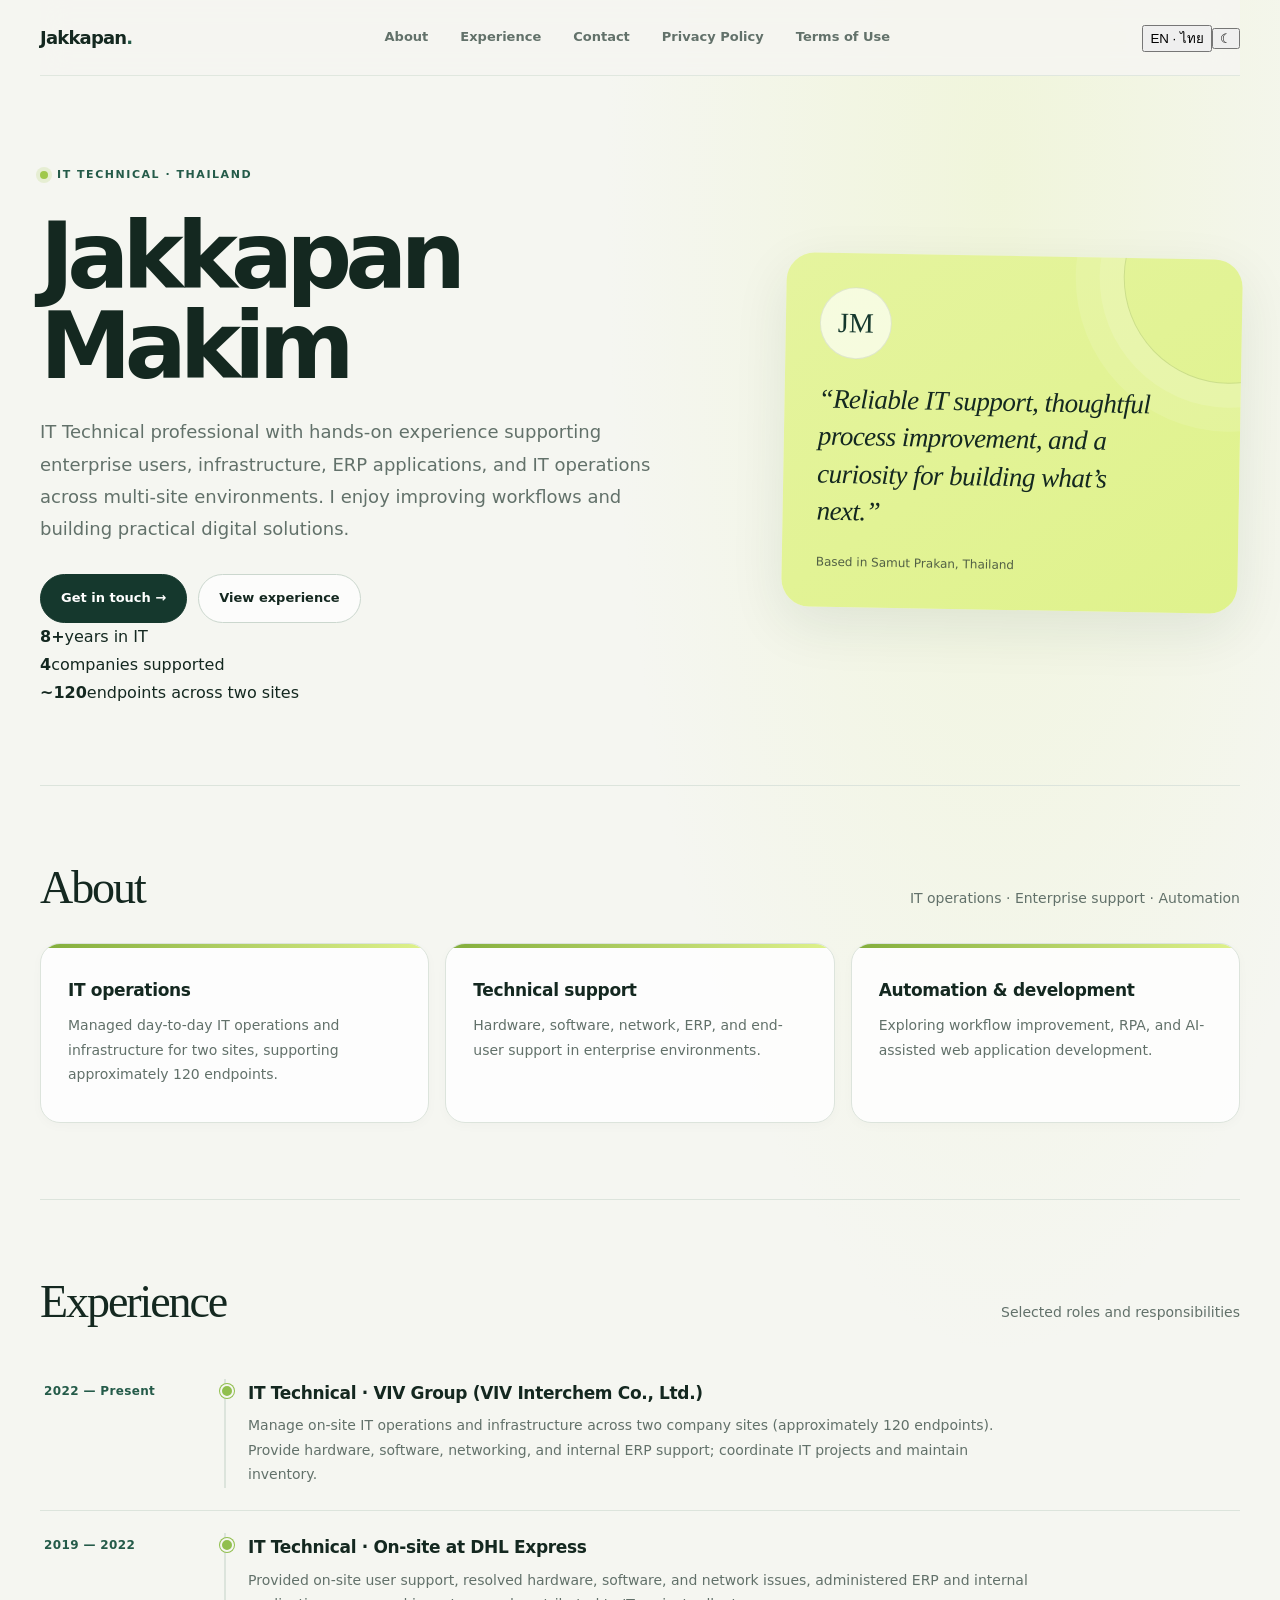
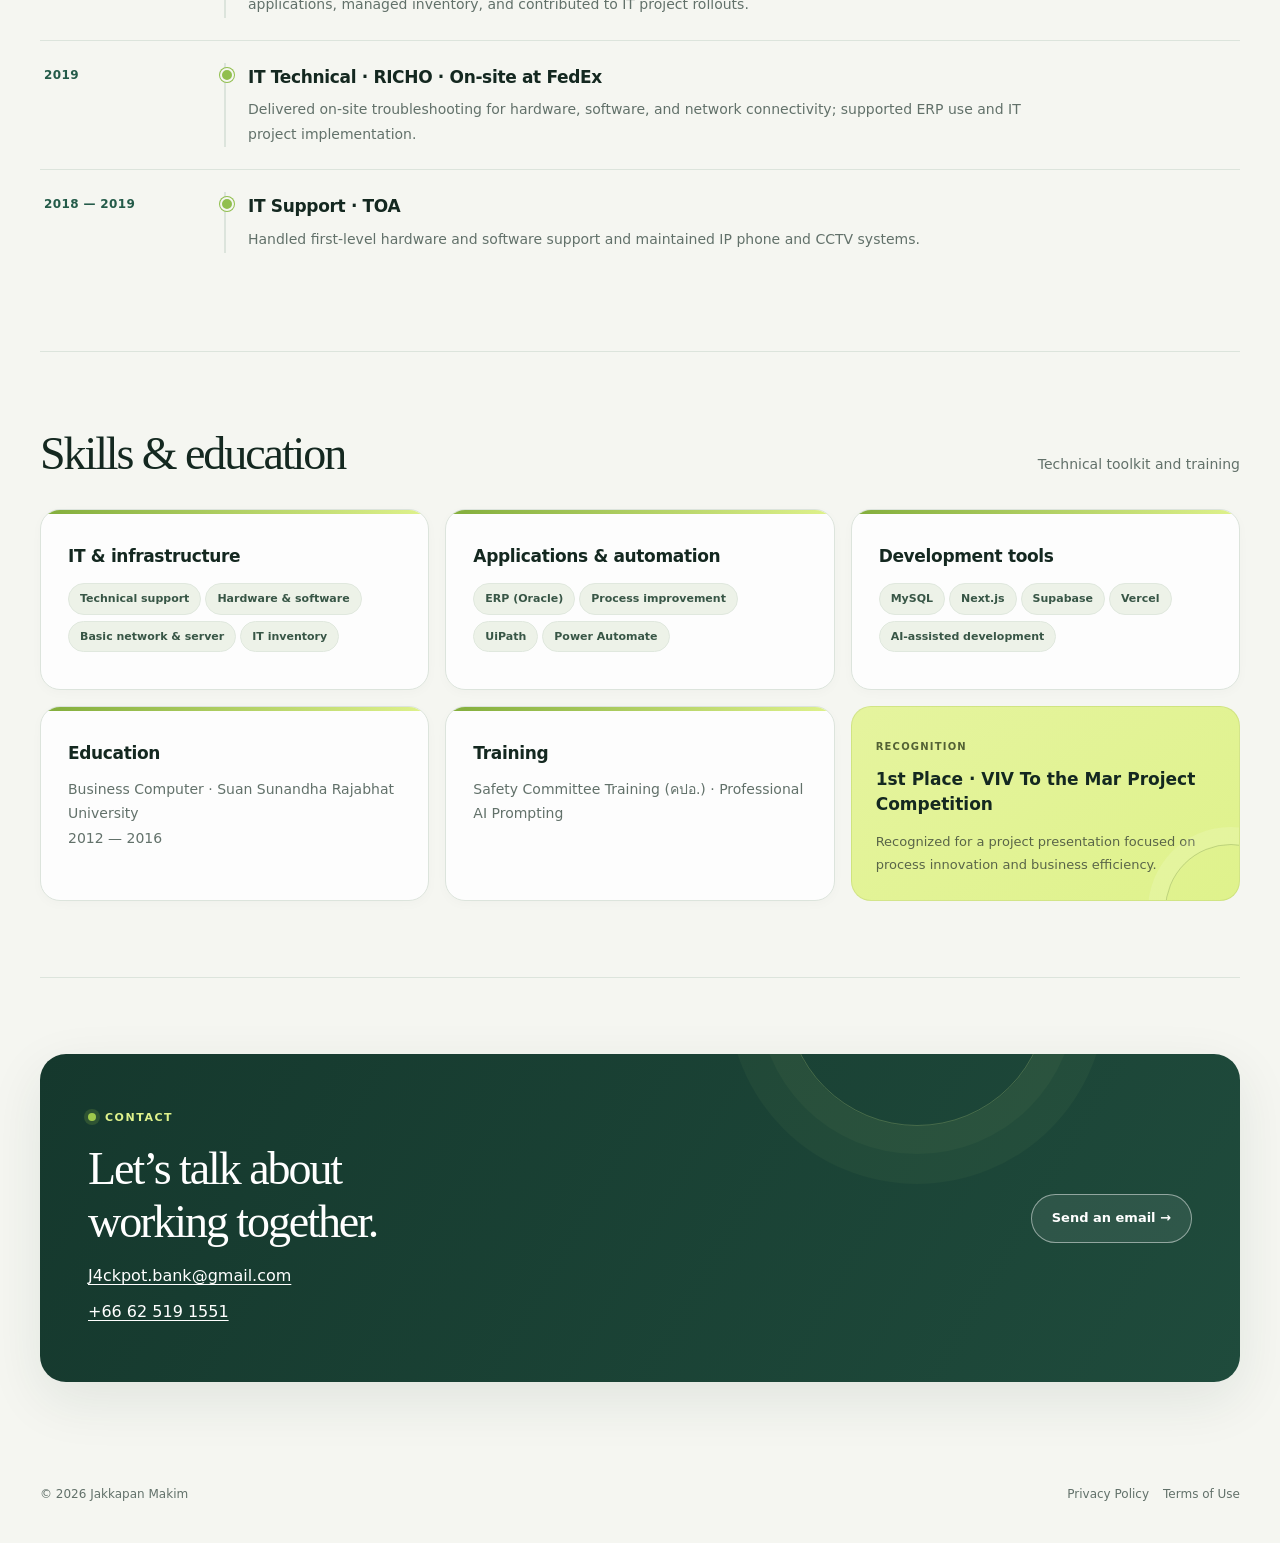
==== index.html @ a3452f35 "Add files via upload" ====
<!doctype html>
<html lang="th"><head><meta charset="utf-8"><meta name="viewport" content="width=device-width,initial-scale=1"><meta name="description" content="Jakkapan Makim — IT Technical portfolio and professional profile"><meta name="theme-color" content="#f4f5ef"><title>Jakkapan Makim — IT Technical</title>
<style>:root{--bg:#f5f6f1;--paper:#fff;--ink:#142820;--muted:#62716a;--green:#245b49;--deep:#15382d;--line:#dce4dc;--lime:#dff28c;--shadow:0 18px 55px rgba(25,57,43,.09);--radius:20px}*{box-sizing:border-box}html{scroll-behavior:smooth;scroll-padding-top:90px}body{margin:0;background:radial-gradient(ellipse at 78% 6%,rgba(223,242,140,.22),transparent 28%),var(--bg);color:var(--ink);font:16px/1.75 Inter,"Noto Sans Thai",system-ui,-apple-system,"Segoe UI",sans-serif;-webkit-font-smoothing:antialiased}a{color:var(--green);text-underline-offset:3px;transition:color .18s,background .18s,transform .18s}a:hover{color:#173c30}.wrap{max-width:1120px;margin:auto;padding:0 32px}.nav{position:sticky;top:0;z-index:10;min-height:76px;display:flex;justify-content:space-between;align-items:center;gap:20px;background:rgba(245,246,241,.9);backdrop-filter:blur(14px);border-bottom:1px solid rgba(220,228,220,.85)}.brand{color:var(--ink);text-decoration:none;font-size:18px;font-weight:780;letter-spacing:-.045em}.brand i{font-style:normal;color:var(--green)}nav{display:flex;align-items:center;gap:8px}nav a,.nav>div a{color:var(--muted);font-size:13px;font-weight:650;text-decoration:none;padding:9px 12px;border-radius:999px}nav a:hover,.nav>div a:hover{background:#e9eee6;color:var(--deep)}.hero{display:grid;grid-template-columns:1.4fr .6fr;gap:60px;align-items:center;padding:100px 0 82px}.eyebrow{display:inline-flex;align-items:center;gap:9px;color:var(--green);font-size:11px;letter-spacing:.14em;text-transform:uppercase;font-weight:800}.eyebrow:before{content:"";width:8px;height:8px;border-radius:50%;background:#9fc84c;box-shadow:0 0 0 4px rgba(159,200,76,.18)}.hero h1{font-size:clamp(54px,8vw,92px);letter-spacing:-.075em;line-height:.98;margin:24px 0}.hero>div>p{font-size:18px;line-height:1.8;color:var(--muted);max-width:650px}.btn{display:inline-flex;align-items:center;justify-content:center;gap:10px;border:1px solid #cbd7ce;border-radius:999px;padding:12px 20px;color:var(--ink);background:rgba(255,255,255,.72);text-decoration:none;font-size:13px;font-weight:750;transition:transform .2s,box-shadow .2s,background .2s}.btn:hover{transform:translateY(-2px);box-shadow:0 9px 24px rgba(20,40,32,.12);color:var(--deep)}.btn.dark{background:var(--deep);border-color:var(--deep);color:#fff}.btn.dark:hover{background:#245b49;color:#fff}.actions{display:flex;flex-wrap:wrap;gap:11px;margin-top:28px}.profile{position:relative;overflow:hidden;background:linear-gradient(145deg,#e5f49e,var(--lime));border-radius:28px;padding:29px;min-height:300px;display:flex;flex-direction:column;justify-content:space-between;box-shadow:var(--shadow);transform:rotate(1deg)}.profile:after{content:"";position:absolute;width:210px;height:210px;border:1px solid rgba(21,56,45,.11);border-radius:50%;right:-93px;top:-88px;box-shadow:0 0 0 24px rgba(255,255,255,.12),0 0 0 48px rgba(255,255,255,.1)}.monogram{position:relative;z-index:1;width:72px;height:72px;border:1px solid rgba(21,56,45,.1);border-radius:50%;background:rgba(255,255,255,.68);display:grid;place-items:center;font:28px Georgia,serif;color:var(--deep)}.profile blockquote{position:relative;z-index:1;font:italic 24px/1.38 Georgia,serif;letter-spacing:-.02em;margin:22px 0}.profile small{position:relative;z-index:1;color:#526045;font-size:12px}.section{border-top:1px solid var(--line);padding:70px 0}.head{display:flex;justify-content:space-between;align-items:baseline;gap:20px;margin-bottom:28px}.head p{color:var(--muted);font-size:14px;margin:0}h2{font:clamp(34px,5vw,46px)/1.15 Georgia,"Times New Roman",serif;letter-spacing:-.045em;margin:0}.grid{display:grid;grid-template-columns:repeat(3,1fr);gap:16px}.card{background:rgba(255,255,255,.84);border:1px solid var(--line);border-radius:var(--radius);padding:24px;box-shadow:0 3px 12px rgba(25,57,43,.025);transition:transform .2s,box-shadow .2s,border-color .2s}.card:hover{transform:translateY(-3px);box-shadow:var(--shadow);border-color:#bfd0c3}.card h3{font-size:17px;letter-spacing:-.02em;margin:5px 0}.card p{font-size:14px;color:var(--muted);margin:8px 0}.tag{display:inline-block;background:#edf2e8;color:#385646;border:1px solid #e0e8de;border-radius:999px;padding:5px 11px;margin:4px 4px 2px 0;font-size:11px;font-weight:650}.timeline{display:grid;grid-template-columns:160px 1fr;gap:24px;padding:22px 0;border-bottom:1px solid var(--line)}.timeline:last-child{border:0}.timeline time{font-size:12px;color:var(--green);font-weight:750;letter-spacing:.03em;padding-top:2px}.timeline h3{margin:0;font-size:17px;letter-spacing:-.02em}.timeline p{margin:5px 0 0;color:var(--muted);font-size:14px;max-width:790px}.award{background:linear-gradient(145deg,#e5f49e,var(--lime));border:1px solid rgba(140,169,64,.2);border-radius:var(--radius);padding:24px}.award small{font-size:10px;letter-spacing:.12em;font-weight:800;color:#536235}.award strong{display:block;font-size:17px;line-height:1.5;margin-top:8px}.award p{font-size:13px;color:#596548;margin-bottom:0}.contact{position:relative;overflow:hidden;background:linear-gradient(120deg,#15382d,#1f4b3c);color:#fff;border-radius:26px;padding:40px;display:flex;justify-content:space-between;align-items:center;gap:24px;box-shadow:var(--shadow)}.contact:after{content:"";position:absolute;width:260px;height:260px;right:16%;top:-190px;border:1px solid rgba(223,242,140,.22);border-radius:50%;box-shadow:0 0 0 28px rgba(223,242,140,.035),0 0 0 58px rgba(223,242,140,.035);pointer-events:none}.contact>div,.contact>.btn{position:relative;z-index:1}.contact h2{margin:13px 0;color:#fff}.contact p{color:#cfdbd3;margin:8px 0}.contact a{color:#fff}.contact .btn{border-color:rgba(255,255,255,.48);background:rgba(255,255,255,.08);white-space:nowrap}.contact .btn:hover{background:rgba(255,255,255,.16)}.footer{padding:26px 0 38px;display:flex;justify-content:space-between;gap:16px;color:var(--muted);font-size:12px}.footer a{margin-left:14px;text-decoration:none;color:var(--muted)}.footer a:hover{color:var(--green)}:focus-visible{outline:3px solid #9fc84c;outline-offset:3px}.legal-page .wrap{max-width:900px}.legal-page .nav{margin-bottom:0}.legal-page .hero{display:block;padding:66px 0 28px}.legal-page h1{font:clamp(46px,8vw,72px)/1.05 Georgia,"Times New Roman",serif;letter-spacing:-.06em;margin:15px 0}.legal-page .content{background:rgba(255,255,255,.88);border:1px solid var(--line);border-radius:24px;padding:clamp(22px,5vw,44px);margin:0 0 54px;box-shadow:var(--shadow)}.legal-page .content h2{font:750 18px/1.4 system-ui,sans-serif;letter-spacing:-.02em;margin:30px 0 5px}.legal-page .content p:not(.notice){color:#53645a}.legal-page footer{border-top:1px solid var(--line);padding:24px 0 34px}@media(max-width:760px){.wrap{padding:0 20px}.nav{min-height:68px}nav{gap:2px}nav a{font-size:11px;padding:8px}.hero{grid-template-columns:1fr;gap:32px;padding:62px 0 52px}.profile{min-height:245px}.section{padding:50px 0}.grid{grid-template-columns:1fr}.head{display:block}.head p{margin-top:7px}.timeline{grid-template-columns:1fr;gap:4px}.contact{display:block;padding:28px}.contact .btn{margin-top:18px}.footer{display:block}.footer>div{margin-top:12px}.footer a{margin:0 14px 0 0}}@media(max-width:420px){.nav{align-items:flex-start;padding:16px 0;flex-direction:column}.nav nav{flex-wrap:wrap}.nav nav a{padding:6px 9px}.hero h1{font-size:56px}.legal-page .nav>div{display:flex;gap:8px;flex-wrap:wrap}.legal-page .nav>div a{margin:0;padding:8px}}@media(prefers-reduced-motion:reduce){*,*::before,*::after{scroll-behavior:auto!important;transition:none!important}}.wrap{max-width:1280px;padding-left:40px;padding-right:40px}.hero{grid-template-columns:1.18fr .82fr;gap:88px;padding:84px 0 78px}.profile{min-height:330px;padding:34px}.profile blockquote{font-size:27px;max-width:350px}.card{position:relative;overflow:hidden;padding:27px}.card:before{content:"";position:absolute;left:0;top:0;width:100%;height:4px;background:linear-gradient(90deg,#82ad3b,#dff28c)}.timeline>div{position:relative;border-left:2px solid var(--line);padding:0 0 1px 22px}.timeline>div:before{content:"";position:absolute;left:-6px;top:5px;width:10px;height:10px;border:2px solid var(--bg);border-radius:50%;background:#91bf4e;box-shadow:0 0 0 1px #91bf4e}.timeline time{padding-left:4px}.award{position:relative;overflow:hidden}.award:after{content:"";position:absolute;width:130px;height:130px;right:-58px;bottom:-76px;border:1px solid rgba(21,56,45,.17);border-radius:50%;box-shadow:0 0 0 17px rgba(255,255,255,.13)}.contact{padding:48px}.section{padding-top:76px;padding-bottom:76px}.legal-page .wrap{max-width:940px}.legal-page .hero{display:block;padding:66px 0 28px}.legal-page .card:before{display:none}@media(max-width:760px){.wrap{padding-left:20px;padding-right:20px}.hero{grid-template-columns:1fr;gap:32px;padding:62px 0 52px}.profile{min-height:245px;padding:27px}.profile blockquote{font-size:24px}.section{padding:50px 0}.card{padding:23px}.timeline>div{padding-left:17px}.contact{padding:28px}}@media(max-width:420px){.wrap{padding-left:18px;padding-right:18px}}</style><link rel="stylesheet" href="assets/site.css"></head><body><div class="wrap">
<header class="nav"><a class="brand" href="#home">Jakkapan<i>.</i></a><nav><a href="#about">About</a><a href="#experience">Experience</a><a href="#contact">Contact</a><a href="privacy.html">Privacy Policy</a><a href="terms.html">Terms of Use</a></nav><div class="controls"><button class="ui-toggle" id="languageToggle" type="button" aria-label="Switch language">EN · ไทย</button><button class="ui-toggle theme" id="themeToggle" type="button" aria-label="Switch color theme">☾</button></div></header>
<main><section class="hero" id="home"><div><div class="eyebrow">IT Technical · Thailand</div><h1>Jakkapan<br>Makim</h1><p>IT Technical professional with hands-on experience supporting enterprise users, infrastructure, ERP applications, and IT operations across multi-site environments. I enjoy improving workflows and building practical digital solutions.</p><div class="actions"><a class="btn dark" href="#contact">Get in touch →</a><a class="btn" href="#experience">View experience</a></div><div class="quick-stats"><div><strong>8+</strong><span>years in IT</span></div><div><strong>4</strong><span>companies supported</span></div><div><strong>~120</strong><span>endpoints across two sites</span></div></div></div><aside class="profile"><div class="monogram">JM</div><blockquote>“Reliable IT support, thoughtful process improvement, and a curiosity for building what’s next.”</blockquote><small>Based in Samut Prakan, Thailand</small></aside></section>
<section class="section" id="about"><div class="head"><h2>About</h2><p>IT operations · Enterprise support · Automation</p></div><div class="grid"><article class="card"><h3>IT operations</h3><p>Managed day-to-day IT operations and infrastructure for two sites, supporting approximately 120 endpoints.</p></article><article class="card"><h3>Technical support</h3><p>Hardware, software, network, ERP, and end-user support in enterprise environments.</p></article><article class="card"><h3>Automation & development</h3><p>Exploring workflow improvement, RPA, and AI-assisted web application development.</p></article></div></section>
<section class="section" id="experience"><div class="head"><h2>Experience</h2><p>Selected roles and responsibilities</p></div><div class="timeline"><time>2022 — Present</time><div><h3>IT Technical · VIV Group (VIV Interchem Co., Ltd.)</h3><p>Manage on-site IT operations and infrastructure across two company sites (approximately 120 endpoints). Provide hardware, software, networking, and internal ERP support; coordinate IT projects and maintain inventory.</p></div></div><div class="timeline"><time>2019 — 2022</time><div><h3>IT Technical · On-site at DHL Express</h3><p>Provided on-site user support, resolved hardware, software, and network issues, administered ERP and internal applications, managed inventory, and contributed to IT project rollouts.</p></div></div><div class="timeline"><time>2019</time><div><h3>IT Technical · RICHO · On-site at FedEx</h3><p>Delivered on-site troubleshooting for hardware, software, and network connectivity; supported ERP use and IT project implementation.</p></div></div><div class="timeline"><time>2018 — 2019</time><div><h3>IT Support · TOA</h3><p>Handled first-level hardware and software support and maintained IP phone and CCTV systems.</p></div></div></section>
<section class="section"><div class="head"><h2>Skills & education</h2><p>Technical toolkit and training</p></div><div class="grid"><article class="card"><h3>IT & infrastructure</h3><p><span class="tag">Technical support</span><span class="tag">Hardware & software</span><span class="tag">Basic network & server</span><span class="tag">IT inventory</span></p></article><article class="card"><h3>Applications & automation</h3><p><span class="tag">ERP (Oracle)</span><span class="tag">Process improvement</span><span class="tag">UiPath</span><span class="tag">Power Automate</span></p></article><article class="card"><h3>Development tools</h3><p><span class="tag">MySQL</span><span class="tag">Next.js</span><span class="tag">Supabase</span><span class="tag">Vercel</span><span class="tag">AI-assisted development</span></p></article><article class="card"><h3>Education</h3><p>Business Computer · Suan Sunandha Rajabhat University<br>2012 — 2016</p></article><article class="card"><h3>Training</h3><p>Safety Committee Training (คปอ.) · Professional AI Prompting</p></article><article class="award"><small>RECOGNITION</small><strong>1st Place · VIV To the Mar Project Competition</strong><p>Recognized for a project presentation focused on process innovation and business efficiency.</p></article></div></section>
<section class="section" id="contact"><div class="contact"><div><div class="eyebrow" style="color:var(--lime)">Contact</div><h2>Let’s talk about<br>working together.</h2><p><a href="mailto:J4ckpot.bank@gmail.com">J4ckpot.bank@gmail.com</a></p><p><a href="tel:+66625191551">+66 62 519 1551</a></p></div><a class="btn" href="mailto:J4ckpot.bank@gmail.com">Send an email →</a></div></section>


</main><footer class="footer"><span>© <span id="year"></span> Jakkapan Makim</span><div><a href="privacy.html">Privacy Policy</a><a href="terms.html">Terms of Use</a></div></footer></div><script>document.getElementById('year').textContent=new Date().getFullYear()</script><script src="assets/site.js"></script></body></html>
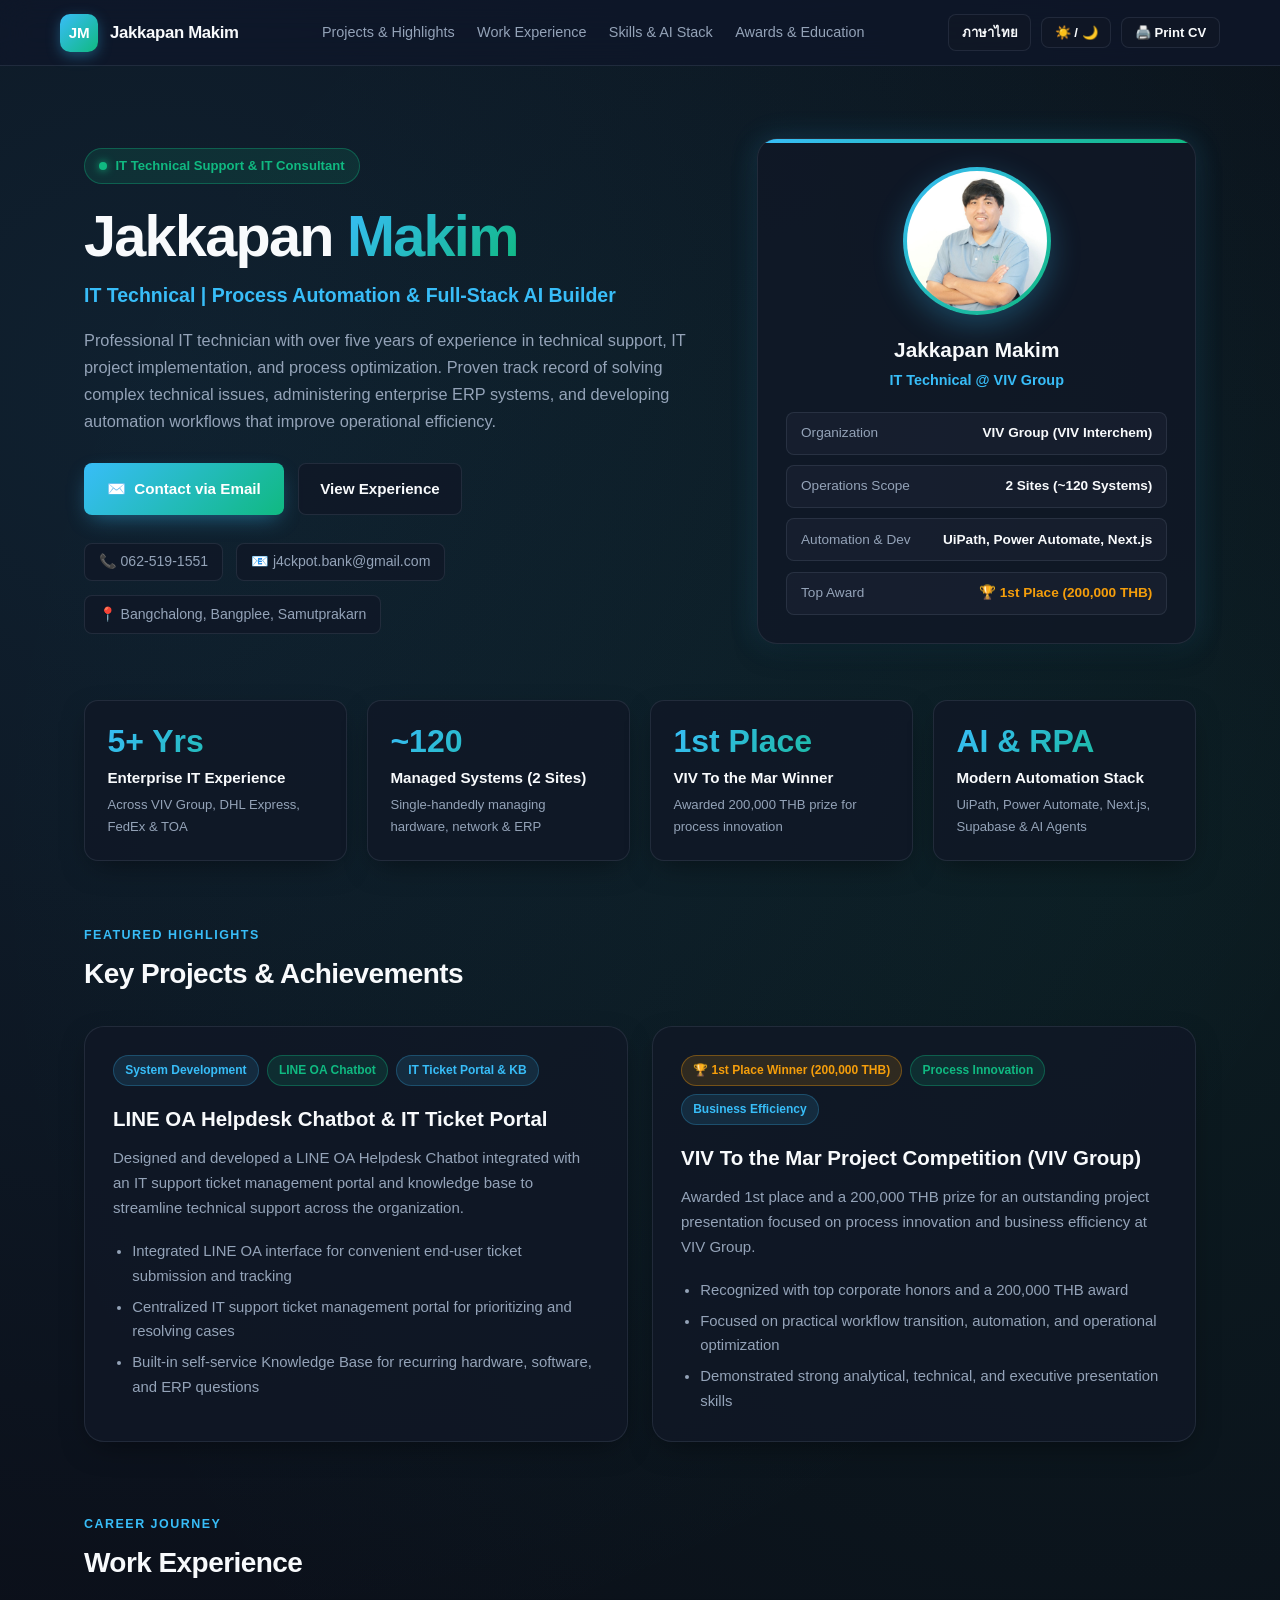
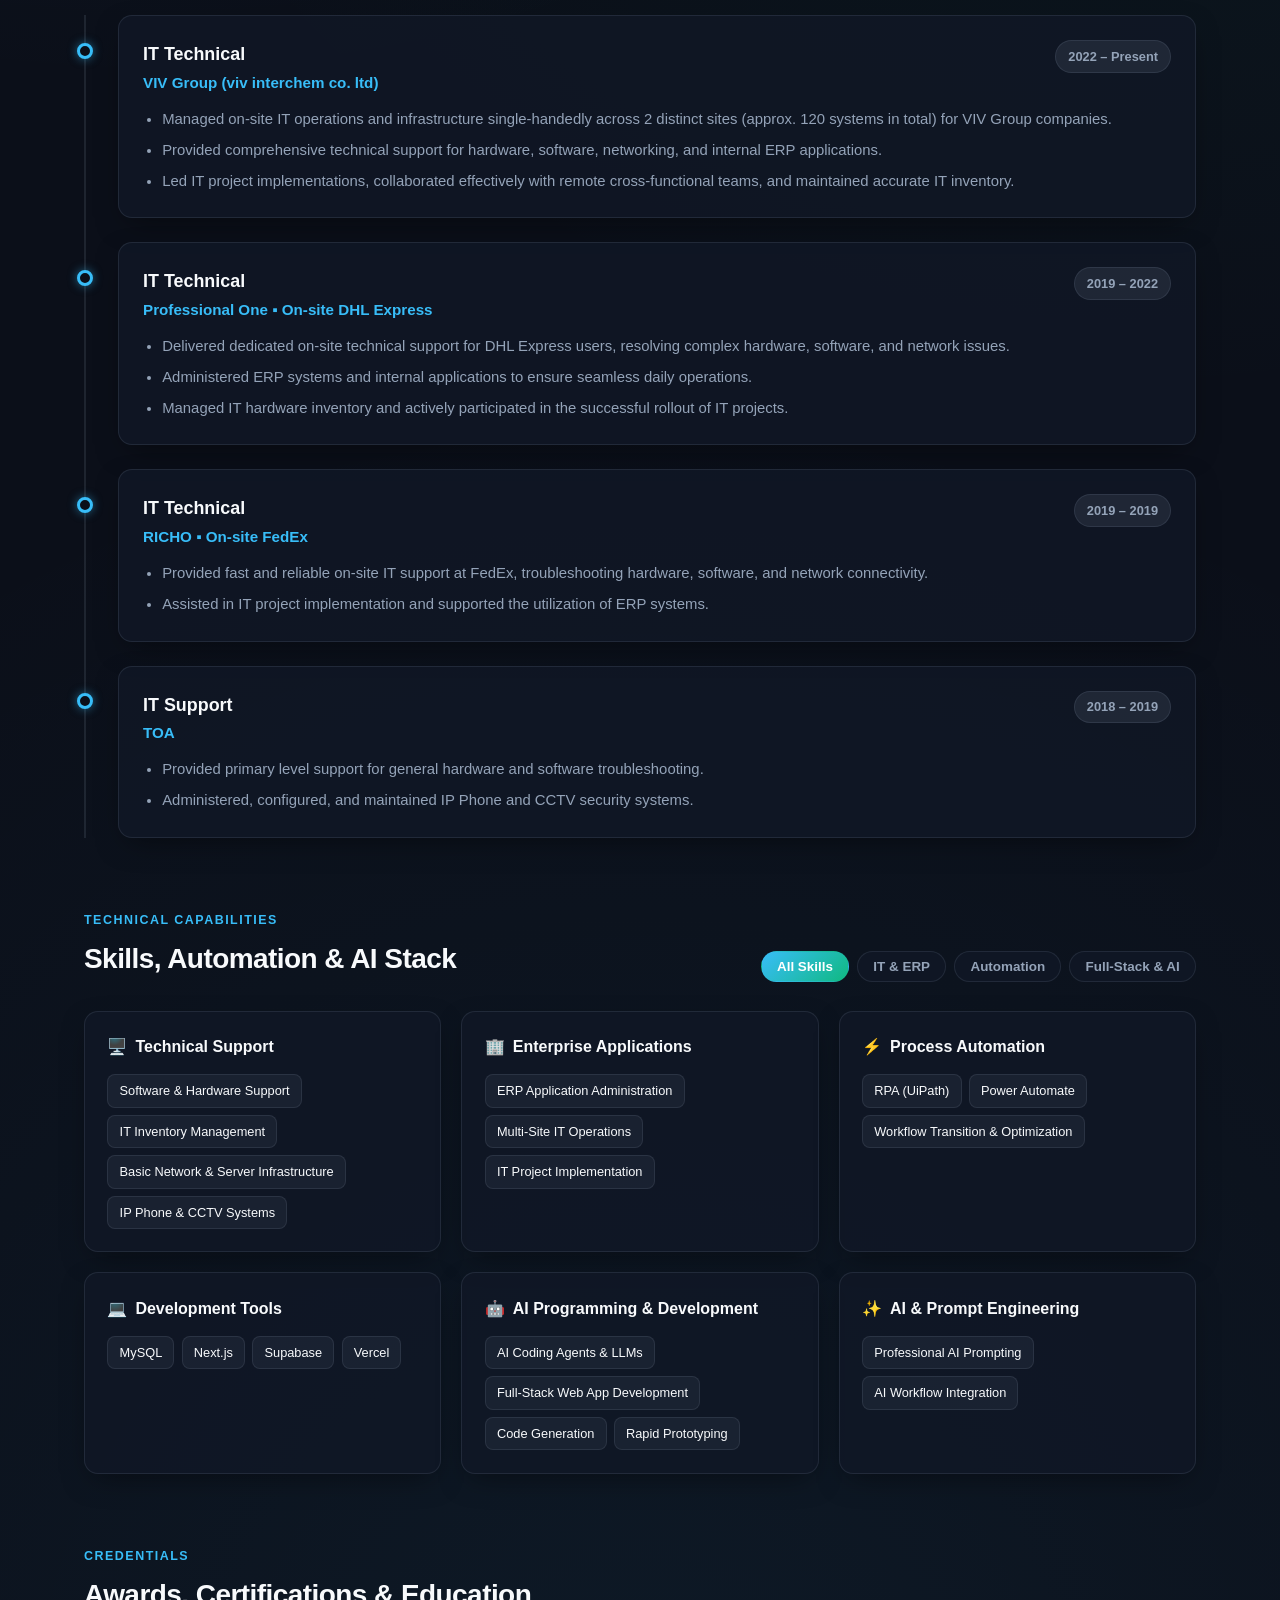
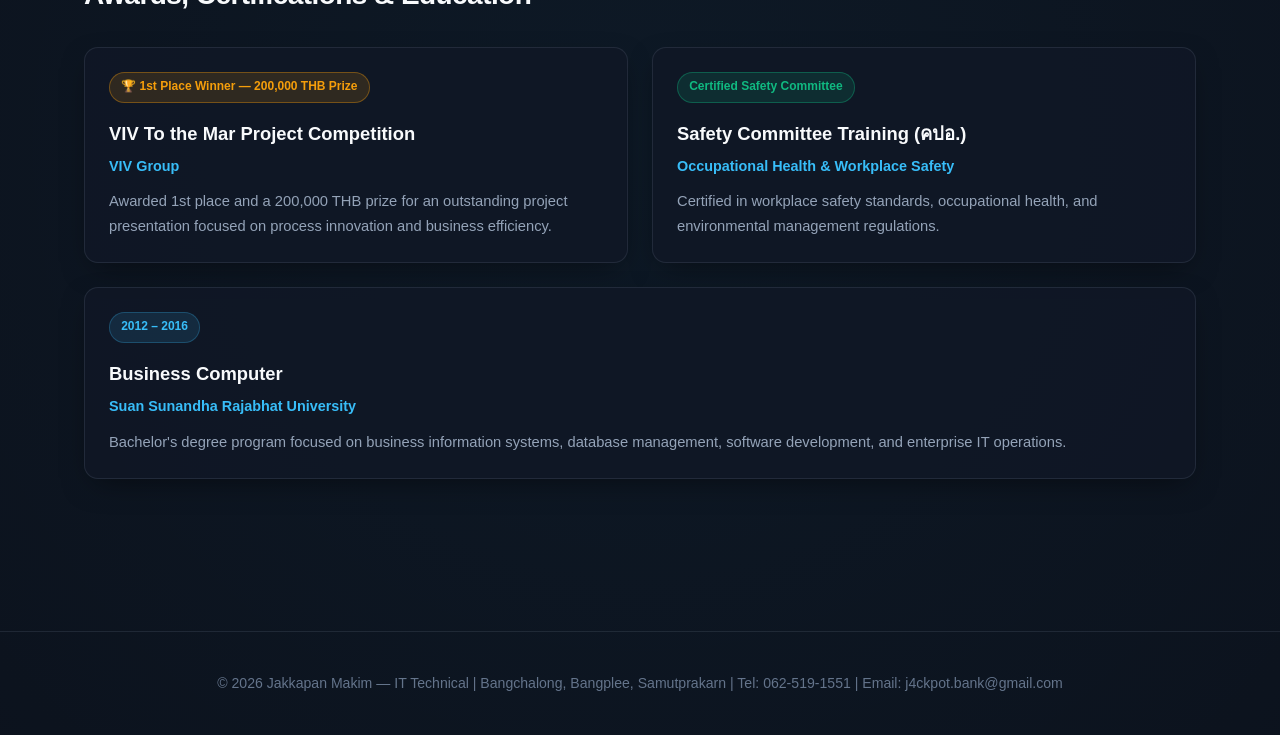
==== commit e72f018c: "Update index.html" ====
--- a/index.html
+++ b/index.html
@@ -1,12 +1,1187 @@
-<!doctype html>
-<html lang="th"><head><meta charset="utf-8"><meta name="viewport" content="width=device-width,initial-scale=1"><meta name="description" content="Jakkapan Makim — IT Technical portfolio and professional profile"><meta name="theme-color" content="#f4f5ef"><title>Jakkapan Makim — IT Technical</title>
-<style>:root{--bg:#f5f6f1;--paper:#fff;--ink:#142820;--muted:#62716a;--green:#245b49;--deep:#15382d;--line:#dce4dc;--lime:#dff28c;--shadow:0 18px 55px rgba(25,57,43,.09);--radius:20px}*{box-sizing:border-box}html{scroll-behavior:smooth;scroll-padding-top:90px}body{margin:0;background:radial-gradient(ellipse at 78% 6%,rgba(223,242,140,.22),transparent 28%),var(--bg);color:var(--ink);font:16px/1.75 Inter,"Noto Sans Thai",system-ui,-apple-system,"Segoe UI",sans-serif;-webkit-font-smoothing:antialiased}a{color:var(--green);text-underline-offset:3px;transition:color .18s,background .18s,transform .18s}a:hover{color:#173c30}.wrap{max-width:1120px;margin:auto;padding:0 32px}.nav{position:sticky;top:0;z-index:10;min-height:76px;display:flex;justify-content:space-between;align-items:center;gap:20px;background:rgba(245,246,241,.9);backdrop-filter:blur(14px);border-bottom:1px solid rgba(220,228,220,.85)}.brand{color:var(--ink);text-decoration:none;font-size:18px;font-weight:780;letter-spacing:-.045em}.brand i{font-style:normal;color:var(--green)}nav{display:flex;align-items:center;gap:8px}nav a,.nav>div a{color:var(--muted);font-size:13px;font-weight:650;text-decoration:none;padding:9px 12px;border-radius:999px}nav a:hover,.nav>div a:hover{background:#e9eee6;color:var(--deep)}.hero{display:grid;grid-template-columns:1.4fr .6fr;gap:60px;align-items:center;padding:100px 0 82px}.eyebrow{display:inline-flex;align-items:center;gap:9px;color:var(--green);font-size:11px;letter-spacing:.14em;text-transform:uppercase;font-weight:800}.eyebrow:before{content:"";width:8px;height:8px;border-radius:50%;background:#9fc84c;box-shadow:0 0 0 4px rgba(159,200,76,.18)}.hero h1{font-size:clamp(54px,8vw,92px);letter-spacing:-.075em;line-height:.98;margin:24px 0}.hero>div>p{font-size:18px;line-height:1.8;color:var(--muted);max-width:650px}.btn{display:inline-flex;align-items:center;justify-content:center;gap:10px;border:1px solid #cbd7ce;border-radius:999px;padding:12px 20px;color:var(--ink);background:rgba(255,255,255,.72);text-decoration:none;font-size:13px;font-weight:750;transition:transform .2s,box-shadow .2s,background .2s}.btn:hover{transform:translateY(-2px);box-shadow:0 9px 24px rgba(20,40,32,.12);color:var(--deep)}.btn.dark{background:var(--deep);border-color:var(--deep);color:#fff}.btn.dark:hover{background:#245b49;color:#fff}.actions{display:flex;flex-wrap:wrap;gap:11px;margin-top:28px}.profile{position:relative;overflow:hidden;background:linear-gradient(145deg,#e5f49e,var(--lime));border-radius:28px;padding:29px;min-height:300px;display:flex;flex-direction:column;justify-content:space-between;box-shadow:var(--shadow);transform:rotate(1deg)}.profile:after{content:"";position:absolute;width:210px;height:210px;border:1px solid rgba(21,56,45,.11);border-radius:50%;right:-93px;top:-88px;box-shadow:0 0 0 24px rgba(255,255,255,.12),0 0 0 48px rgba(255,255,255,.1)}.monogram{position:relative;z-index:1;width:72px;height:72px;border:1px solid rgba(21,56,45,.1);border-radius:50%;background:rgba(255,255,255,.68);display:grid;place-items:center;font:28px Georgia,serif;color:var(--deep)}.profile blockquote{position:relative;z-index:1;font:italic 24px/1.38 Georgia,serif;letter-spacing:-.02em;margin:22px 0}.profile small{position:relative;z-index:1;color:#526045;font-size:12px}.section{border-top:1px solid var(--line);padding:70px 0}.head{display:flex;justify-content:space-between;align-items:baseline;gap:20px;margin-bottom:28px}.head p{color:var(--muted);font-size:14px;margin:0}h2{font:clamp(34px,5vw,46px)/1.15 Georgia,"Times New Roman",serif;letter-spacing:-.045em;margin:0}.grid{display:grid;grid-template-columns:repeat(3,1fr);gap:16px}.card{background:rgba(255,255,255,.84);border:1px solid var(--line);border-radius:var(--radius);padding:24px;box-shadow:0 3px 12px rgba(25,57,43,.025);transition:transform .2s,box-shadow .2s,border-color .2s}.card:hover{transform:translateY(-3px);box-shadow:var(--shadow);border-color:#bfd0c3}.card h3{font-size:17px;letter-spacing:-.02em;margin:5px 0}.card p{font-size:14px;color:var(--muted);margin:8px 0}.tag{display:inline-block;background:#edf2e8;color:#385646;border:1px solid #e0e8de;border-radius:999px;padding:5px 11px;margin:4px 4px 2px 0;font-size:11px;font-weight:650}.timeline{display:grid;grid-template-columns:160px 1fr;gap:24px;padding:22px 0;border-bottom:1px solid var(--line)}.timeline:last-child{border:0}.timeline time{font-size:12px;color:var(--green);font-weight:750;letter-spacing:.03em;padding-top:2px}.timeline h3{margin:0;font-size:17px;letter-spacing:-.02em}.timeline p{margin:5px 0 0;color:var(--muted);font-size:14px;max-width:790px}.award{background:linear-gradient(145deg,#e5f49e,var(--lime));border:1px solid rgba(140,169,64,.2);border-radius:var(--radius);padding:24px}.award small{font-size:10px;letter-spacing:.12em;font-weight:800;color:#536235}.award strong{display:block;font-size:17px;line-height:1.5;margin-top:8px}.award p{font-size:13px;color:#596548;margin-bottom:0}.contact{position:relative;overflow:hidden;background:linear-gradient(120deg,#15382d,#1f4b3c);color:#fff;border-radius:26px;padding:40px;display:flex;justify-content:space-between;align-items:center;gap:24px;box-shadow:var(--shadow)}.contact:after{content:"";position:absolute;width:260px;height:260px;right:16%;top:-190px;border:1px solid rgba(223,242,140,.22);border-radius:50%;box-shadow:0 0 0 28px rgba(223,242,140,.035),0 0 0 58px rgba(223,242,140,.035);pointer-events:none}.contact>div,.contact>.btn{position:relative;z-index:1}.contact h2{margin:13px 0;color:#fff}.contact p{color:#cfdbd3;margin:8px 0}.contact a{color:#fff}.contact .btn{border-color:rgba(255,255,255,.48);background:rgba(255,255,255,.08);white-space:nowrap}.contact .btn:hover{background:rgba(255,255,255,.16)}.footer{padding:26px 0 38px;display:flex;justify-content:space-between;gap:16px;color:var(--muted);font-size:12px}.footer a{margin-left:14px;text-decoration:none;color:var(--muted)}.footer a:hover{color:var(--green)}:focus-visible{outline:3px solid #9fc84c;outline-offset:3px}.legal-page .wrap{max-width:900px}.legal-page .nav{margin-bottom:0}.legal-page .hero{display:block;padding:66px 0 28px}.legal-page h1{font:clamp(46px,8vw,72px)/1.05 Georgia,"Times New Roman",serif;letter-spacing:-.06em;margin:15px 0}.legal-page .content{background:rgba(255,255,255,.88);border:1px solid var(--line);border-radius:24px;padding:clamp(22px,5vw,44px);margin:0 0 54px;box-shadow:var(--shadow)}.legal-page .content h2{font:750 18px/1.4 system-ui,sans-serif;letter-spacing:-.02em;margin:30px 0 5px}.legal-page .content p:not(.notice){color:#53645a}.legal-page footer{border-top:1px solid var(--line);padding:24px 0 34px}@media(max-width:760px){.wrap{padding:0 20px}.nav{min-height:68px}nav{gap:2px}nav a{font-size:11px;padding:8px}.hero{grid-template-columns:1fr;gap:32px;padding:62px 0 52px}.profile{min-height:245px}.section{padding:50px 0}.grid{grid-template-columns:1fr}.head{display:block}.head p{margin-top:7px}.timeline{grid-template-columns:1fr;gap:4px}.contact{display:block;padding:28px}.contact .btn{margin-top:18px}.footer{display:block}.footer>div{margin-top:12px}.footer a{margin:0 14px 0 0}}@media(max-width:420px){.nav{align-items:flex-start;padding:16px 0;flex-direction:column}.nav nav{flex-wrap:wrap}.nav nav a{padding:6px 9px}.hero h1{font-size:56px}.legal-page .nav>div{display:flex;gap:8px;flex-wrap:wrap}.legal-page .nav>div a{margin:0;padding:8px}}@media(prefers-reduced-motion:reduce){*,*::before,*::after{scroll-behavior:auto!important;transition:none!important}}.wrap{max-width:1280px;padding-left:40px;padding-right:40px}.hero{grid-template-columns:1.18fr .82fr;gap:88px;padding:84px 0 78px}.profile{min-height:330px;padding:34px}.profile blockquote{font-size:27px;max-width:350px}.card{position:relative;overflow:hidden;padding:27px}.card:before{content:"";position:absolute;left:0;top:0;width:100%;height:4px;background:linear-gradient(90deg,#82ad3b,#dff28c)}.timeline>div{position:relative;border-left:2px solid var(--line);padding:0 0 1px 22px}.timeline>div:before{content:"";position:absolute;left:-6px;top:5px;width:10px;height:10px;border:2px solid var(--bg);border-radius:50%;background:#91bf4e;box-shadow:0 0 0 1px #91bf4e}.timeline time{padding-left:4px}.award{position:relative;overflow:hidden}.award:after{content:"";position:absolute;width:130px;height:130px;right:-58px;bottom:-76px;border:1px solid rgba(21,56,45,.17);border-radius:50%;box-shadow:0 0 0 17px rgba(255,255,255,.13)}.contact{padding:48px}.section{padding-top:76px;padding-bottom:76px}.legal-page .wrap{max-width:940px}.legal-page .hero{display:block;padding:66px 0 28px}.legal-page .card:before{display:none}@media(max-width:760px){.wrap{padding-left:20px;padding-right:20px}.hero{grid-template-columns:1fr;gap:32px;padding:62px 0 52px}.profile{min-height:245px;padding:27px}.profile blockquote{font-size:24px}.section{padding:50px 0}.card{padding:23px}.timeline>div{padding-left:17px}.contact{padding:28px}}@media(max-width:420px){.wrap{padding-left:18px;padding-right:18px}}</style><link rel="stylesheet" href="assets/site.css"></head><body><div class="wrap">
-<header class="nav"><a class="brand" href="#home">Jakkapan<i>.</i></a><nav><a href="#about">About</a><a href="#experience">Experience</a><a href="#contact">Contact</a><a href="privacy.html">Privacy Policy</a><a href="terms.html">Terms of Use</a></nav><div class="controls"><button class="ui-toggle" id="languageToggle" type="button" aria-label="Switch language">EN · ไทย</button><button class="ui-toggle theme" id="themeToggle" type="button" aria-label="Switch color theme">☾</button></div></header>
-<main><section class="hero" id="home"><div><div class="eyebrow">IT Technical · Thailand</div><h1>Jakkapan<br>Makim</h1><p>IT Technical professional with hands-on experience supporting enterprise users, infrastructure, ERP applications, and IT operations across multi-site environments. I enjoy improving workflows and building practical digital solutions.</p><div class="actions"><a class="btn dark" href="#contact">Get in touch →</a><a class="btn" href="#experience">View experience</a></div><div class="quick-stats"><div><strong>8+</strong><span>years in IT</span></div><div><strong>4</strong><span>companies supported</span></div><div><strong>~120</strong><span>endpoints across two sites</span></div></div></div><aside class="profile"><div class="monogram">JM</div><blockquote>“Reliable IT support, thoughtful process improvement, and a curiosity for building what’s next.”</blockquote><small>Based in Samut Prakan, Thailand</small></aside></section>
-<section class="section" id="about"><div class="head"><h2>About</h2><p>IT operations · Enterprise support · Automation</p></div><div class="grid"><article class="card"><h3>IT operations</h3><p>Managed day-to-day IT operations and infrastructure for two sites, supporting approximately 120 endpoints.</p></article><article class="card"><h3>Technical support</h3><p>Hardware, software, network, ERP, and end-user support in enterprise environments.</p></article><article class="card"><h3>Automation & development</h3><p>Exploring workflow improvement, RPA, and AI-assisted web application development.</p></article></div></section>
-<section class="section" id="experience"><div class="head"><h2>Experience</h2><p>Selected roles and responsibilities</p></div><div class="timeline"><time>2022 — Present</time><div><h3>IT Technical · VIV Group (VIV Interchem Co., Ltd.)</h3><p>Manage on-site IT operations and infrastructure across two company sites (approximately 120 endpoints). Provide hardware, software, networking, and internal ERP support; coordinate IT projects and maintain inventory.</p></div></div><div class="timeline"><time>2019 — 2022</time><div><h3>IT Technical · On-site at DHL Express</h3><p>Provided on-site user support, resolved hardware, software, and network issues, administered ERP and internal applications, managed inventory, and contributed to IT project rollouts.</p></div></div><div class="timeline"><time>2019</time><div><h3>IT Technical · RICHO · On-site at FedEx</h3><p>Delivered on-site troubleshooting for hardware, software, and network connectivity; supported ERP use and IT project implementation.</p></div></div><div class="timeline"><time>2018 — 2019</time><div><h3>IT Support · TOA</h3><p>Handled first-level hardware and software support and maintained IP phone and CCTV systems.</p></div></div></section>
-<section class="section"><div class="head"><h2>Skills & education</h2><p>Technical toolkit and training</p></div><div class="grid"><article class="card"><h3>IT & infrastructure</h3><p><span class="tag">Technical support</span><span class="tag">Hardware & software</span><span class="tag">Basic network & server</span><span class="tag">IT inventory</span></p></article><article class="card"><h3>Applications & automation</h3><p><span class="tag">ERP (Oracle)</span><span class="tag">Process improvement</span><span class="tag">UiPath</span><span class="tag">Power Automate</span></p></article><article class="card"><h3>Development tools</h3><p><span class="tag">MySQL</span><span class="tag">Next.js</span><span class="tag">Supabase</span><span class="tag">Vercel</span><span class="tag">AI-assisted development</span></p></article><article class="card"><h3>Education</h3><p>Business Computer · Suan Sunandha Rajabhat University<br>2012 — 2016</p></article><article class="card"><h3>Training</h3><p>Safety Committee Training (คปอ.) · Professional AI Prompting</p></article><article class="award"><small>RECOGNITION</small><strong>1st Place · VIV To the Mar Project Competition</strong><p>Recognized for a project presentation focused on process innovation and business efficiency.</p></article></div></section>
-<section class="section" id="contact"><div class="contact"><div><div class="eyebrow" style="color:var(--lime)">Contact</div><h2>Let’s talk about<br>working together.</h2><p><a href="mailto:J4ckpot.bank@gmail.com">J4ckpot.bank@gmail.com</a></p><p><a href="tel:+66625191551">+66 62 519 1551</a></p></div><a class="btn" href="mailto:J4ckpot.bank@gmail.com">Send an email →</a></div></section>
-
-
-</main><footer class="footer"><span>© <span id="year"></span> Jakkapan Makim</span><div><a href="privacy.html">Privacy Policy</a><a href="terms.html">Terms of Use</a></div></footer></div><script>document.getElementById('year').textContent=new Date().getFullYear()</script><script src="assets/site.js"></script></body></html>+<!DOCTYPE html>
+<html lang="en" data-theme="dark">
+<head>
+  <meta charset="UTF-8" />
+  <meta name="viewport" content="width=device-width, initial-scale=1.0" />
+  <title>Jakkapan Makim — IT Technical Portfolio</title>
+  <style>
+    :root {
+      --bg-primary: #0b0f19;
+      --bg-secondary: #111827;
+      --bg-card: rgba(17, 24, 39, 0.82);
+      --bg-card-hover: rgba(31, 41, 55, 0.95);
+      --bg-glass: rgba(15, 23, 42, 0.78);
+      --text-primary: #f8fafc;
+      --text-secondary: #94a3b8;
+      --text-muted: #64748b;
+      --accent-primary: #38bdf8;
+      --accent-secondary: #10b981;
+      --accent-amber: #f59e0b;
+      --accent-gradient: linear-gradient(135deg, #38bdf8 0%, #10b981 100%);
+      --border-color: rgba(148, 163, 184, 0.14);
+      --border-highlight: rgba(56, 189, 248, 0.45);
+      --shadow-card: 0 10px 30px -10px rgba(0, 0, 0, 0.5);
+      --shadow-glow: 0 0 28px rgba(56, 189, 248, 0.18);
+      --radius-lg: 20px;
+      --radius-md: 14px;
+      --radius-sm: 8px;
+      --font-sans: 'Inter', -apple-system, BlinkMacSystemFont, 'Segoe UI', Roboto, 'Noto Sans Thai', sans-serif;
+    }
+
+    [data-theme="light"] {
+      --bg-primary: #f8fafc;
+      --bg-secondary: #f1f5f9;
+      --bg-card: rgba(255, 255, 255, 0.94);
+      --bg-card-hover: #ffffff;
+      --bg-glass: rgba(255, 255, 255, 0.88);
+      --text-primary: #0f172a;
+      --text-secondary: #475569;
+      --text-muted: #64748b;
+      --accent-primary: #0284c7;
+      --accent-secondary: #059669;
+      --accent-amber: #d97706;
+      --accent-gradient: linear-gradient(135deg, #0284c7 0%, #059669 100%);
+      --border-color: rgba(15, 23, 42, 0.1);
+      --border-highlight: rgba(2, 132, 199, 0.4);
+      --shadow-card: 0 12px 32px -8px rgba(15, 23, 42, 0.08);
+      --shadow-glow: 0 0 24px rgba(2, 132, 199, 0.12);
+    }
+
+    * {
+      box-sizing: border-box;
+      margin: 0;
+      padding: 0;
+    }
+
+    html {
+      scroll-behavior: smooth;
+    }
+
+    body {
+      font-family: var(--font-sans);
+      background-color: var(--bg-primary);
+      color: var(--text-primary);
+      line-height: 1.65;
+      overflow-x: hidden;
+      transition: background-color 0.3s ease, color 0.3s ease;
+      background-image:
+        radial-gradient(circle at 12% 10%, rgba(56, 189, 248, 0.10), transparent 35%),
+        radial-gradient(circle at 88% 22%, rgba(16, 185, 129, 0.08), transparent 35%),
+        radial-gradient(circle at 50% 85%, rgba(56, 189, 248, 0.06), transparent 40%);
+    }
+
+    /* Top Navigation */
+    .navbar {
+      position: sticky;
+      top: 0;
+      z-index: 100;
+      backdrop-filter: blur(16px);
+      -webkit-backdrop-filter: blur(16px);
+      background: var(--bg-glass);
+      border-bottom: 1px solid var(--border-color);
+      padding: 0.85rem 1.5rem;
+    }
+
+    .nav-container {
+      max-width: 1160px;
+      margin: 0 auto;
+      display: flex;
+      align-items: center;
+      justify-content: space-between;
+      gap: 1rem;
+      flex-wrap: wrap;
+    }
+
+    .brand {
+      display: flex;
+      align-items: center;
+      gap: 0.75rem;
+      text-decoration: none;
+      color: var(--text-primary);
+      font-weight: 700;
+      font-size: 1.05rem;
+      letter-spacing: -0.02em;
+    }
+
+    .brand-badge {
+      width: 38px;
+      height: 38px;
+      border-radius: 10px;
+      background: var(--accent-gradient);
+      display: grid;
+      place-items: center;
+      color: #ffffff;
+      font-weight: 800;
+      font-size: 0.95rem;
+      box-shadow: 0 4px 14px rgba(56, 189, 248, 0.35);
+    }
+
+    .nav-links {
+      display: flex;
+      align-items: center;
+      gap: 1.4rem;
+      list-style: none;
+    }
+
+    .nav-links a {
+      color: var(--text-secondary);
+      text-decoration: none;
+      font-size: 0.9rem;
+      font-weight: 500;
+      transition: color 0.2s ease;
+    }
+
+    .nav-links a:hover {
+      color: var(--accent-primary);
+    }
+
+    .nav-actions {
+      display: flex;
+      align-items: center;
+      gap: 0.6rem;
+    }
+
+    .btn-icon, .btn-lang {
+      background: var(--bg-card);
+      border: 1px solid var(--border-color);
+      color: var(--text-primary);
+      padding: 0.45rem 0.8rem;
+      border-radius: var(--radius-sm);
+      cursor: pointer;
+      font-size: 0.82rem;
+      font-weight: 600;
+      display: inline-flex;
+      align-items: center;
+      gap: 0.4rem;
+      transition: all 0.2s ease;
+    }
+
+    .btn-icon:hover, .btn-lang:hover {
+      border-color: var(--accent-primary);
+      transform: translateY(-1px);
+    }
+
+    /* Main Container */
+    .container {
+      max-width: 1160px;
+      margin: 0 auto;
+      padding: 2.5rem 1.5rem 5rem;
+    }
+
+    /* Hero Section */
+    .hero {
+      display: grid;
+      grid-template-columns: 1.3fr 0.9fr;
+      gap: 2.5rem;
+      align-items: center;
+      padding: 2rem 0 3.5rem;
+    }
+
+    .status-pill {
+      display: inline-flex;
+      align-items: center;
+      gap: 0.5rem;
+      padding: 0.38rem 0.9rem;
+      border-radius: 999px;
+      background: rgba(16, 185, 129, 0.12);
+      border: 1px solid rgba(16, 185, 129, 0.35);
+      color: var(--accent-secondary);
+      font-size: 0.82rem;
+      font-weight: 600;
+      margin-bottom: 1.25rem;
+    }
+
+    .status-dot {
+      width: 8px;
+      height: 8px;
+      border-radius: 50%;
+      background: var(--accent-secondary);
+      box-shadow: 0 0 8px var(--accent-secondary);
+      animation: pulse 2s infinite;
+    }
+
+    @keyframes pulse {
+      0%, 100% { opacity: 1; transform: scale(1); }
+      50% { opacity: 0.55; transform: scale(1.2); }
+    }
+
+    .hero h1 {
+      font-size: clamp(2.3rem, 4.5vw, 3.6rem);
+      font-weight: 800;
+      line-height: 1.12;
+      letter-spacing: -0.03em;
+      margin-bottom: 0.65rem;
+    }
+
+    .gradient-text {
+      background: var(--accent-gradient);
+      -webkit-background-clip: text;
+      -webkit-text-fill-color: transparent;
+    }
+
+    .hero-subtitle {
+      font-size: 1.22rem;
+      font-weight: 600;
+      color: var(--accent-primary);
+      margin-bottom: 1rem;
+    }
+
+    .hero-bio {
+      color: var(--text-secondary);
+      font-size: 1.02rem;
+      max-width: 640px;
+      margin-bottom: 1.75rem;
+    }
+
+    .hero-cta {
+      display: flex;
+      flex-wrap: wrap;
+      gap: 0.85rem;
+      margin-bottom: 1.75rem;
+    }
+
+    .btn-primary {
+      background: var(--accent-gradient);
+      color: #ffffff;
+      border: none;
+      padding: 0.78rem 1.45rem;
+      border-radius: var(--radius-sm);
+      font-weight: 600;
+      font-size: 0.95rem;
+      cursor: pointer;
+      text-decoration: none;
+      display: inline-flex;
+      align-items: center;
+      gap: 0.5rem;
+      box-shadow: 0 8px 22px -6px rgba(56, 189, 248, 0.45);
+      transition: transform 0.2s ease, box-shadow 0.2s ease;
+    }
+
+    .btn-primary:hover {
+      transform: translateY(-2px);
+      box-shadow: 0 12px 26px -6px rgba(56, 189, 248, 0.6);
+    }
+
+    .btn-secondary {
+      background: var(--bg-card);
+      color: var(--text-primary);
+      border: 1px solid var(--border-color);
+      padding: 0.78rem 1.35rem;
+      border-radius: var(--radius-sm);
+      font-weight: 600;
+      font-size: 0.95rem;
+      cursor: pointer;
+      text-decoration: none;
+      display: inline-flex;
+      align-items: center;
+      gap: 0.5rem;
+      transition: all 0.2s ease;
+    }
+
+    .btn-secondary:hover {
+      border-color: var(--accent-primary);
+      background: var(--bg-card-hover);
+    }
+
+    .contact-strip {
+      display: flex;
+      flex-wrap: wrap;
+      gap: 0.85rem;
+      font-size: 0.88rem;
+      color: var(--text-secondary);
+    }
+
+    .contact-chip {
+      display: inline-flex;
+      align-items: center;
+      gap: 0.45rem;
+      padding: 0.42rem 0.85rem;
+      border-radius: var(--radius-sm);
+      background: var(--bg-card);
+      border: 1px solid var(--border-color);
+      cursor: pointer;
+      transition: border-color 0.2s ease, transform 0.2s ease;
+    }
+
+    .contact-chip:hover {
+      border-color: var(--accent-primary);
+      color: var(--text-primary);
+      transform: translateY(-1px);
+    }
+
+    /* Right Hero Profile Card with Portrait */
+    .profile-card {
+      background: var(--bg-card);
+      border: 1px solid var(--border-color);
+      border-radius: var(--radius-lg);
+      padding: 1.75rem;
+      box-shadow: var(--shadow-card), var(--shadow-glow);
+      position: relative;
+      overflow: hidden;
+      display: flex;
+      flex-direction: column;
+      align-items: center;
+      text-align: center;
+    }
+
+    .profile-card::before {
+      content: "";
+      position: absolute;
+      top: 0;
+      left: 0;
+      right: 0;
+      height: 4px;
+      background: var(--accent-gradient);
+    }
+
+    .avatar-wrapper {
+      width: 148px;
+      height: 148px;
+      border-radius: 50%;
+      padding: 4px;
+      background: var(--accent-gradient);
+      box-shadow: 0 10px 30px rgba(56, 189, 248, 0.28);
+      margin-bottom: 1.1rem;
+      overflow: hidden;
+    }
+
+    .avatar-wrapper img {
+      width: 100%;
+      height: 100%;
+      object-fit: cover;
+      border-radius: 50%;
+      background: #ffffff;
+      display: block;
+    }
+
+    .profile-name {
+      font-size: 1.3rem;
+      font-weight: 800;
+      margin-bottom: 0.15rem;
+    }
+
+    .profile-role {
+      font-size: 0.9rem;
+      font-weight: 600;
+      color: var(--accent-primary);
+      margin-bottom: 1.15rem;
+    }
+
+    .spec-list {
+      width: 100%;
+      display: grid;
+      gap: 0.65rem;
+      text-align: left;
+    }
+
+    .spec-item {
+      display: flex;
+      justify-content: space-between;
+      align-items: center;
+      padding: 0.58rem 0.85rem;
+      background: rgba(148, 163, 184, 0.05);
+      border-radius: var(--radius-sm);
+      border: 1px solid var(--border-color);
+      font-size: 0.85rem;
+      gap: 0.75rem;
+    }
+
+    .spec-label {
+      color: var(--text-secondary);
+      font-weight: 500;
+    }
+
+    .spec-value {
+      font-weight: 700;
+      color: var(--text-primary);
+      text-align: right;
+    }
+
+    /* Key Metrics Grid */
+    .metrics-grid {
+      display: grid;
+      grid-template-columns: repeat(4, 1fr);
+      gap: 1.25rem;
+      margin-bottom: 4rem;
+    }
+
+    .metric-card {
+      background: var(--bg-card);
+      border: 1px solid var(--border-color);
+      border-radius: var(--radius-md);
+      padding: 1.4rem;
+      transition: transform 0.22s ease, border-color 0.22s ease;
+      box-shadow: var(--shadow-card);
+    }
+
+    .metric-card:hover {
+      transform: translateY(-4px);
+      border-color: var(--border-highlight);
+    }
+
+    .metric-number {
+      font-size: 2rem;
+      font-weight: 800;
+      background: var(--accent-gradient);
+      -webkit-background-clip: text;
+      -webkit-text-fill-color: transparent;
+      line-height: 1.15;
+      margin-bottom: 0.35rem;
+    }
+
+    .metric-title {
+      font-weight: 700;
+      font-size: 0.95rem;
+      margin-bottom: 0.25rem;
+    }
+
+    .metric-desc {
+      font-size: 0.82rem;
+      color: var(--text-secondary);
+    }
+
+    /* Section Header */
+    .section {
+      margin-bottom: 4.5rem;
+    }
+
+    .section-header {
+      display: flex;
+      align-items: flex-end;
+      justify-content: space-between;
+      margin-bottom: 1.8rem;
+      gap: 1rem;
+      flex-wrap: wrap;
+    }
+
+    .section-eyebrow {
+      font-size: 0.78rem;
+      text-transform: uppercase;
+      letter-spacing: 0.12em;
+      font-weight: 700;
+      color: var(--accent-primary);
+      margin-bottom: 0.35rem;
+    }
+
+    .section-title {
+      font-size: 1.75rem;
+      font-weight: 800;
+      letter-spacing: -0.02em;
+    }
+
+    /* Featured Case Study & Projects */
+    .projects-grid {
+      display: grid;
+      grid-template-columns: 1fr 1fr;
+      gap: 1.5rem;
+    }
+
+    .project-card {
+      background: var(--bg-card);
+      border: 1px solid var(--border-color);
+      border-radius: var(--radius-lg);
+      padding: 1.75rem;
+      box-shadow: var(--shadow-card);
+      display: flex;
+      flex-direction: column;
+      justify-content: space-between;
+      transition: border-color 0.2s ease, transform 0.2s ease;
+    }
+
+    .project-card:hover {
+      border-color: var(--border-highlight);
+      transform: translateY(-3px);
+    }
+
+    .badge-row {
+      display: flex;
+      flex-wrap: wrap;
+      gap: 0.5rem;
+      margin-bottom: 1rem;
+    }
+
+    .tag {
+      font-size: 0.75rem;
+      font-weight: 600;
+      padding: 0.28rem 0.7rem;
+      border-radius: 999px;
+      background: rgba(56, 189, 248, 0.12);
+      color: var(--accent-primary);
+      border: 1px solid rgba(56, 189, 248, 0.25);
+    }
+
+    .tag.gold {
+      background: rgba(245, 158, 11, 0.14);
+      color: var(--accent-amber);
+      border-color: rgba(245, 158, 11, 0.35);
+    }
+
+    .tag.green {
+      background: rgba(16, 185, 129, 0.14);
+      color: var(--accent-secondary);
+      border-color: rgba(16, 185, 129, 0.35);
+    }
+
+    .project-card h3 {
+      font-size: 1.28rem;
+      font-weight: 700;
+      margin-bottom: 0.65rem;
+    }
+
+    .project-card p {
+      color: var(--text-secondary);
+      font-size: 0.94rem;
+      margin-bottom: 1.15rem;
+    }
+
+    /* Experience Timeline */
+    .timeline {
+      position: relative;
+      padding-left: 2rem;
+      border-left: 2px solid var(--border-color);
+      display: grid;
+      gap: 1.5rem;
+    }
+
+    .timeline-item {
+      position: relative;
+      background: var(--bg-card);
+      border: 1px solid var(--border-color);
+      border-radius: var(--radius-md);
+      padding: 1.5rem;
+      box-shadow: var(--shadow-card);
+      transition: transform 0.2s ease, border-color 0.2s ease;
+    }
+
+    .timeline-item:hover {
+      transform: translateX(4px);
+      border-color: var(--border-highlight);
+    }
+
+    .timeline-dot {
+      position: absolute;
+      left: -2.6rem;
+      top: 1.65rem;
+      width: 16px;
+      height: 16px;
+      border-radius: 50%;
+      background: var(--bg-primary);
+      border: 3px solid var(--accent-primary);
+      box-shadow: 0 0 10px rgba(56, 189, 248, 0.5);
+    }
+
+    .timeline-header {
+      display: flex;
+      justify-content: space-between;
+      align-items: flex-start;
+      gap: 1rem;
+      flex-wrap: wrap;
+      margin-bottom: 0.75rem;
+    }
+
+    .role-title {
+      font-size: 1.12rem;
+      font-weight: 700;
+      color: var(--text-primary);
+    }
+
+    .company-name {
+      color: var(--accent-primary);
+      font-weight: 600;
+      font-size: 0.95rem;
+    }
+
+    .period-badge {
+      font-size: 0.8rem;
+      font-weight: 600;
+      padding: 0.28rem 0.75rem;
+      border-radius: 999px;
+      background: rgba(148, 163, 184, 0.12);
+      color: var(--text-secondary);
+      border: 1px solid var(--border-color);
+    }
+
+    .timeline-list {
+      padding-left: 1.2rem;
+      color: var(--text-secondary);
+      font-size: 0.93rem;
+      display: grid;
+      gap: 0.4rem;
+    }
+
+    /* Interactive Skills Section */
+    .filter-tabs {
+      display: flex;
+      flex-wrap: wrap;
+      gap: 0.5rem;
+    }
+
+    .filter-btn {
+      background: var(--bg-card);
+      border: 1px solid var(--border-color);
+      color: var(--text-secondary);
+      padding: 0.45rem 0.95rem;
+      border-radius: 999px;
+      font-size: 0.84rem;
+      font-weight: 600;
+      cursor: pointer;
+      transition: all 0.2s ease;
+    }
+
+    .filter-btn.active, .filter-btn:hover {
+      background: var(--accent-gradient);
+      color: #ffffff;
+      border-color: transparent;
+    }
+
+    .skills-grid {
+      display: grid;
+      grid-template-columns: repeat(3, 1fr);
+      gap: 1.25rem;
+    }
+
+    .skill-card {
+      background: var(--bg-card);
+      border: 1px solid var(--border-color);
+      border-radius: var(--radius-md);
+      padding: 1.4rem;
+      box-shadow: var(--shadow-card);
+      transition: all 0.25s ease;
+    }
+
+    .skill-card.hidden {
+      display: none;
+    }
+
+    .skill-card:hover {
+      border-color: var(--border-highlight);
+      transform: translateY(-3px);
+    }
+
+    .skill-cat-title {
+      font-size: 1rem;
+      font-weight: 700;
+      margin-bottom: 0.85rem;
+      display: flex;
+      align-items: center;
+      gap: 0.5rem;
+    }
+
+    .skill-pills {
+      display: flex;
+      flex-wrap: wrap;
+      gap: 0.45rem;
+    }
+
+    .skill-pill {
+      font-size: 0.8rem;
+      padding: 0.32rem 0.7rem;
+      border-radius: var(--radius-sm);
+      background: rgba(148, 163, 184, 0.08);
+      border: 1px solid var(--border-color);
+      color: var(--text-primary);
+      font-weight: 500;
+    }
+
+    /* Awards & Education */
+    .two-col-grid {
+      display: grid;
+      grid-template-columns: 1fr 1fr;
+      gap: 1.5rem;
+    }
+
+    .info-card {
+      background: var(--bg-card);
+      border: 1px solid var(--border-color);
+      border-radius: var(--radius-md);
+      padding: 1.5rem;
+      box-shadow: var(--shadow-card);
+    }
+
+    .info-card h3 {
+      font-size: 1.15rem;
+      font-weight: 700;
+      margin-bottom: 0.4rem;
+    }
+
+    .info-card .sub {
+      color: var(--accent-primary);
+      font-size: 0.9rem;
+      font-weight: 600;
+      margin-bottom: 0.65rem;
+    }
+
+    .info-card p {
+      color: var(--text-secondary);
+      font-size: 0.92rem;
+    }
+
+    /* Toast Notification */
+    .toast {
+      position: fixed;
+      bottom: 24px;
+      right: 24px;
+      background: var(--accent-secondary);
+      color: #ffffff;
+      padding: 0.75rem 1.2rem;
+      border-radius: var(--radius-sm);
+      font-weight: 600;
+      font-size: 0.88rem;
+      box-shadow: 0 10px 25px rgba(16, 185, 129, 0.4);
+      transform: translateY(100px);
+      opacity: 0;
+      transition: all 0.3s ease;
+      z-index: 999;
+    }
+
+    .toast.show {
+      transform: translateY(0);
+      opacity: 1;
+    }
+
+    /* Footer */
+    footer {
+      border-top: 1px solid var(--border-color);
+      padding: 2.5rem 1.5rem;
+      text-align: center;
+      color: var(--text-muted);
+      font-size: 0.88rem;
+    }
+
+    @media (max-width: 920px) {
+      .hero, .projects-grid, .two-col-grid {
+        grid-template-columns: 1fr;
+      }
+      .metrics-grid, .skills-grid {
+        grid-template-columns: repeat(2, 1fr);
+      }
+    }
+
+    @media (max-width: 600px) {
+      .metrics-grid, .skills-grid {
+        grid-template-columns: 1fr;
+      }
+      .nav-links {
+        display: none;
+      }
+    }
+
+    @media print {
+      .navbar, .hero-cta, .filter-tabs {
+        display: none !important;
+      }
+      body {
+        background: #ffffff;
+        color: #000000;
+      }
+    }
+  </style>
+</head>
+<body>
+
+  <!-- Navigation -->
+  <nav class="navbar">
+    <div class="nav-container">
+      <a href="#" class="brand">
+        <span class="brand-badge">JM</span>
+        <span>Jakkapan Makim</span>
+      </a>
+      <ul class="nav-links">
+        <li><a href="#projects" data-en="Projects & Highlights" data-th="ผลงานเด่น">Projects & Highlights</a></li>
+        <li><a href="#experience" data-en="Work Experience" data-th="ประสบการณ์ทำงาน">Work Experience</a></li>
+        <li><a href="#skills" data-en="Skills & AI Stack" data-th="ทักษะและเทคโนโลยี">Skills & AI Stack</a></li>
+        <li><a href="#awards" data-en="Awards & Education" data-th="รางวัลและการศึกษา">Awards & Education</a></li>
+      </ul>
+      <div class="nav-actions">
+        <button class="btn-lang" id="langToggle" onclick="toggleLanguage()">ภาษาไทย</button>
+        <button class="btn-icon" id="themeToggle" onclick="toggleTheme()" title="Toggle Theme">☀️ / 🌙</button>
+        <button class="btn-icon" onclick="window.print()" data-en="🖨️ Print CV" data-th="🖨️ พิมพ์เรซูเม่">🖨️ Print CV</button>
+      </div>
+    </div>
+  </nav>
+
+  <main class="container">
+    <!-- Hero Section -->
+    <section class="hero">
+      <div>
+        <div class="status-pill">
+          <span class="status-dot"></span>
+          <span data-en="IT Technical Support & IT Consultant" data-th="ผู้เชี่ยวชาญด้าน IT Technical Support & IT Consultant">IT Technical Support & IT Consultant</span>
+        </div>
+        <h1>Jakkapan <span class="gradient-text">Makim</span></h1>
+        <div class="hero-subtitle" data-en="IT Technical | Process Automation & Full-Stack AI Builder" data-th="IT Technical | ผู้เชี่ยวชาญระบบไอที ออโตเมชัน และการพัฒนาด้วย AI">
+          IT Technical | Process Automation & Full-Stack AI Builder
+        </div>
+        <p class="hero-bio" data-en="Professional IT technician with over five years of experience in technical support, IT project implementation, and process optimization. Proven track record of solving complex technical issues, administering enterprise ERP systems, and developing automation workflows that improve operational efficiency." data-th="ผู้เชี่ยวชาญด้านไอทีที่มีประสบการณ์กว่า 5 ปี ในงาน Technical Support การบริหารจัดการโปรเจกต์ไอที และการปรับปรุงกระบวนการทำงาน มีความเชี่ยวชาญในการแก้ไขปัญหาทางเทคนิคที่ซับซ้อน การดูแลระบบ ERP และการพัฒนา Workflow อัตโนมัติเพื่อเพิ่มประสิทธิภาพในองค์กร">
+          Professional IT technician with over five years of experience in technical support, IT project implementation, and process optimization. Proven track record of solving complex technical issues, administering enterprise ERP systems, and developing automation workflows that improve operational efficiency.
+        </p>
+        <div class="hero-cta">
+          <a href="mailto:j4ckpot.bank@gmail.com" class="btn-primary">
+            <span>✉️</span>
+            <span data-en="Contact via Email" data-th="ติดต่อทางอีเมล">Contact via Email</span>
+          </a>
+          <a href="#experience" class="btn-secondary">
+            <span data-en="View Experience" data-th="ดูประสบการณ์ทำงาน">View Experience</span>
+          </a>
+        </div>
+        <div class="contact-strip">
+          <div class="contact-chip" onclick="copyText('062-519-1551', 'Phone number copied!')">
+            <span>📞 062-519-1551</span>
+          </div>
+          <div class="contact-chip" onclick="copyText('j4ckpot.bank@gmail.com', 'Email address copied!')">
+            <span>📧 j4ckpot.bank@gmail.com</span>
+          </div>
+          <div class="contact-chip">
+            <span data-en="📍 Bangchalong, Bangplee, Samutprakarn" data-th="📍 บางโฉลง, บางพลี, สมุทรปราการ">📍 Bangchalong, Bangplee, Samutprakarn</span>
+          </div>
+        </div>
+      </div>
+
+      <!-- Right Profile Card with Real Photo -->
+      <div class="profile-card">
+        <div class="avatar-wrapper">
+          <img src="[data-uri]" alt="Jakkapan Makim" />
+        </div>
+        <div class="profile-name">Jakkapan Makim</div>
+        <div class="profile-role">IT Technical @ VIV Group</div>
+        <div class="spec-list">
+          <div class="spec-item">
+            <span class="spec-label" data-en="Organization" data-th="องค์กรปัจจุบัน">Organization</span>
+            <span class="spec-value">VIV Group (VIV Interchem)</span>
+          </div>
+          <div class="spec-item">
+            <span class="spec-label" data-en="Operations Scope" data-th="ขอบเขตความรับผิดชอบ">Operations Scope</span>
+            <span class="spec-value" data-en="2 Sites (~120 Systems)" data-th="2 สาขา (~120 เครื่อง)">2 Sites (~120 Systems)</span>
+          </div>
+          <div class="spec-item">
+            <span class="spec-label" data-en="Automation & Dev" data-th="ระบบอัตโนมัติและพัฒนาเว็บ">Automation & Dev</span>
+            <span class="spec-value">UiPath, Power Automate, Next.js</span>
+          </div>
+          <div class="spec-item">
+            <span class="spec-label" data-en="Top Award" data-th="รางวัลเกียรติยศ">Top Award</span>
+            <span class="spec-value" style="color: var(--accent-amber);" data-en="🏆 1st Place (200,000 THB)" data-th="🏆 ชนะเลิศอันดับ 1 (200,000 บาท)">🏆 1st Place (200,000 THB)</span>
+          </div>
+        </div>
+      </div>
+    </section>
+
+    <!-- Key Metrics -->
+    <section class="metrics-grid">
+      <div class="metric-card">
+        <div class="metric-number">5+ Yrs</div>
+        <div class="metric-title" data-en="Enterprise IT Experience" data-th="ประสบการณ์สายตรงด้าน IT">Enterprise IT Experience</div>
+        <div class="metric-desc" data-en="Across VIV Group, DHL Express, FedEx & TOA" data-th="ผ่านองค์กรชั้นนำ VIV Group, DHL, FedEx และ TOA">Across VIV Group, DHL Express, FedEx & TOA</div>
+      </div>
+      <div class="metric-card">
+        <div class="metric-number">~120</div>
+        <div class="metric-title" data-en="Managed Systems (2 Sites)" data-th="ดูแลระบบคอมพิวเตอร์ 2 สาขา">Managed Systems (2 Sites)</div>
+        <div class="metric-desc" data-en="Single-handedly managing hardware, network & ERP" data-th="บริหารจัดการฮาร์ดแวร์ เครือข่าย และ ERP ด้วยตนเอง">Single-handedly managing hardware, network & ERP</div>
+      </div>
+      <div class="metric-card">
+        <div class="metric-number">1st Place</div>
+        <div class="metric-title" data-en="VIV To the Mar Winner" data-th="ชนะเลิศโครงการ VIV To the Mar">VIV To the Mar Winner</div>
+        <div class="metric-desc" data-en="Awarded 200,000 THB prize for process innovation" data-th="คว้าเงินรางวัล 200,000 บาท ด้านนวัตกรรมองค์กร">Awarded 200,000 THB prize for process innovation</div>
+      </div>
+      <div class="metric-card">
+        <div class="metric-number">AI & RPA</div>
+        <div class="metric-title" data-en="Modern Automation Stack" data-th="ทักษะด้าน RPA และ AI สมัยใหม่">Modern Automation Stack</div>
+        <div class="metric-desc" data-en="UiPath, Power Automate, Next.js, Supabase & AI Agents" data-th="UiPath, Power Automate, Next.js, Supabase และ AI">UiPath, Power Automate, Next.js, Supabase & AI Agents</div>
+      </div>
+    </section>
+
+    <!-- Key Projects & Achievements -->
+    <section class="section" id="projects">
+      <div class="section-header">
+        <div>
+          <div class="section-eyebrow" data-en="Featured Highlights" data-th="ผลงานและความสำเร็จ">Featured Highlights</div>
+          <h2 class="section-title" data-en="Key Projects & Achievements" data-th="โปรเจกต์สำคัญและรางวัลความสำเร็จ">Key Projects & Achievements</h2>
+        </div>
+      </div>
+
+      <div class="projects-grid">
+        <!-- Project 1: LINE OA Helpdesk -->
+        <div class="project-card">
+          <div>
+            <div class="badge-row">
+              <span class="tag">System Development</span>
+              <span class="tag green">LINE OA Chatbot</span>
+              <span class="tag">IT Ticket Portal & KB</span>
+            </div>
+            <h3 data-en="LINE OA Helpdesk Chatbot & IT Ticket Portal" data-th="ระบบ LINE OA Helpdesk Chatbot และเว็บจัดการใบแจ้งซ่อม">LINE OA Helpdesk Chatbot & IT Ticket Portal</h3>
+            <p data-en="Designed and developed a LINE OA Helpdesk Chatbot integrated with an IT support ticket management portal and knowledge base to streamline technical support across the organization." data-th="ออกแบบและพัฒนาระบบ LINE OA Helpdesk Chatbot ที่เชื่อมต่อกับเว็บพอร์ทัลจัดการใบแจ้งซ่อม (IT Support Ticket Management Portal) และคลังความรู้ (Knowledge Base) เพื่อช่วยให้การแจ้งซ่อมและแก้ไขปัญหาไอทีรวดเร็วขึ้น">
+              Designed and developed a LINE OA Helpdesk Chatbot integrated with an IT support ticket management portal and knowledge base to streamline technical support across the organization.
+            </p>
+            <ul class="timeline-list">
+              <li data-en="Integrated LINE OA interface for convenient end-user ticket submission and tracking" data-th="แจ้งปัญหาและติดตามสถานะงานซ่อมผ่าน LINE OA ได้อย่างสะดวกและรวดเร็ว">Integrated LINE OA interface for convenient end-user ticket submission and tracking</li>
+              <li data-en="Centralized IT support ticket management portal for prioritizing and resolving cases" data-th="มีระบบพอร์ทัลหลังบ้านสำหรับจัดลำดับความสำคัญและบริหารจัดการเคสแจ้งซ่อมอย่างเป็นระบบ">Centralized IT support ticket management portal for prioritizing and resolving cases</li>
+              <li data-en="Built-in self-service Knowledge Base for recurring hardware, software, and ERP questions" data-th="เชื่อมโยงคลังความรู้ (Knowledge Base) เพื่อให้ผู้ใช้งานแก้ไขปัญหาเบื้องต้นได้ด้วยตนเอง">Built-in self-service Knowledge Base for recurring hardware, software, and ERP questions</li>
+            </ul>
+          </div>
+        </div>
+
+        <!-- Achievement 2: VIV To the Mar Competition -->
+        <div class="project-card">
+          <div>
+            <div class="badge-row">
+              <span class="tag gold" data-en="🏆 1st Place Winner (200,000 THB)" data-th="🏆 รางวัลชนะเลิศอันดับ 1 (200,000 บาท)">🏆 1st Place Winner (200,000 THB)</span>
+              <span class="tag green">Process Innovation</span>
+              <span class="tag">Business Efficiency</span>
+            </div>
+            <h3 data-en="VIV To the Mar Project Competition (VIV Group)" data-th="รางวัลชนะเลิศโครงการ VIV To the Mar Project Competition">VIV To the Mar Project Competition (VIV Group)</h3>
+            <p data-en="Awarded 1st place and a 200,000 THB prize for an outstanding project presentation focused on process innovation and business efficiency at VIV Group." data-th="ได้รับรางวัลชนะเลิศอันดับ 1 พร้อมเงินรางวัล 200,000 บาท จากการนำเสนอโปรเจกต์ที่มุ่งเน้นด้านนวัตกรรมการปรับปรุงกระบวนการทำงาน (Process Innovation) และการเพิ่มประสิทธิภาพทางธุรกิจของกลุ่มบริษัท VIV Group">
+              Awarded 1st place and a 200,000 THB prize for an outstanding project presentation focused on process innovation and business efficiency at VIV Group.
+            </p>
+            <ul class="timeline-list">
+              <li data-en="Recognized with top corporate honors and a 200,000 THB award" data-th="ได้รับรางวัลชนะเลิศอันดับ 1 ขององค์กร พร้อมเงินรางวัล 200,000 บาท">Recognized with top corporate honors and a 200,000 THB award</li>
+              <li data-en="Focused on practical workflow transition, automation, and operational optimization" data-th="มุ่งเน้นการปรับเปลี่ยนกระบวนการทำงานด้วยเทคโนโลยีและระบบอัตโนมัติที่วัดผลได้จริง">Focused on practical workflow transition, automation, and operational optimization</li>
+              <li data-en="Demonstrated strong analytical, technical, and executive presentation skills" data-th="ผสานทักษะการวิเคราะห์เชิงเทคนิคเข้ากับการนำเสนอแนวคิดเชิงธุรกิจได้อย่างชัดเจน">Demonstrated strong analytical, technical, and executive presentation skills</li>
+            </ul>
+          </div>
+        </div>
+      </div>
+    </section>
+
+    <!-- Work Experience -->
+    <section class="section" id="experience">
+      <div class="section-header">
+        <div>
+          <div class="section-eyebrow" data-en="Career Journey" data-th="เส้นทางสายอาชีพ">Career Journey</div>
+          <h2 class="section-title" data-en="Work Experience" data-th="ประสบการณ์การทำงาน">Work Experience</h2>
+        </div>
+      </div>
+
+      <div class="timeline">
+        <!-- VIV Group -->
+        <div class="timeline-item">
+          <span class="timeline-dot"></span>
+          <div class="timeline-header">
+            <div>
+              <div class="role-title">IT Technical</div>
+              <div class="company-name">VIV Group (viv interchem co. ltd)</div>
+            </div>
+            <span class="period-badge" data-en="2022 – Present" data-th="2022 – ปัจจุบัน">2022 – Present</span>
+          </div>
+          <ul class="timeline-list">
+            <li data-en="Managed on-site IT operations and infrastructure single-handedly across 2 distinct sites (approx. 120 systems in total) for VIV Group companies." data-th="บริหารจัดการงานปฏิบัติการและโครงสร้างพื้นฐานไอทีแบบ On-site ด้วยตนเองครอบคลุม 2 สาขา (รวมประมาณ 120 เครื่อง) สำหรับบริษัทในเครือ VIV Group">Managed on-site IT operations and infrastructure single-handedly across 2 distinct sites (approx. 120 systems in total) for VIV Group companies.</li>
+            <li data-en="Provided comprehensive technical support for hardware, software, networking, and internal ERP applications." data-th="ให้การสนับสนุนทางเทคนิคอย่างครบวงจรทั้งด้านฮาร์ดแวร์ ซอฟต์แวร์ ระบบเครือข่าย และแอปพลิเคชัน ERP ภายในองค์กร">Provided comprehensive technical support for hardware, software, networking, and internal ERP applications.</li>
+            <li data-en="Led IT project implementations, collaborated effectively with remote cross-functional teams, and maintained accurate IT inventory." data-th="เป็นผู้นำในการดำเนินโปรเจกต์ไอที ประสานงานร่วมกับทีมข้ามสายงานจากระยะไกลได้อย่างมีประสิทธิภาพ และดูแลคลังอุปกรณ์ไอทีให้ถูกต้องแม่นยำ">Led IT project implementations, collaborated effectively with remote cross-functional teams, and maintained accurate IT inventory.</li>
+          </ul>
+        </div>
+
+        <!-- Professional One (DHL Express) -->
+        <div class="timeline-item">
+          <span class="timeline-dot"></span>
+          <div class="timeline-header">
+            <div>
+              <div class="role-title">IT Technical</div>
+              <div class="company-name">Professional One ▪ On-site DHL Express</div>
+            </div>
+            <span class="period-badge">2019 – 2022</span>
+          </div>
+          <ul class="timeline-list">
+            <li data-en="Delivered dedicated on-site technical support for DHL Express users, resolving complex hardware, software, and network issues." data-th="ให้บริการแก้ไขปัญหาทางเทคนิคแบบ On-site สำหรับผู้ใช้งานที่ DHL Express ทั้งด้านฮาร์ดแวร์ ซอฟต์แวร์ และระบบเครือข่ายที่มีความซับซ้อน">Delivered dedicated on-site technical support for DHL Express users, resolving complex hardware, software, and network issues.</li>
+            <li data-en="Administered ERP systems and internal applications to ensure seamless daily operations." data-th="ดูแลและบริหารจัดการระบบ ERP รวมถึงแอปพลิเคชันภายในเพื่อให้การปฏิบัติงานรายวันเป็นไปอย่างราบรื่น">Administered ERP systems and internal applications to ensure seamless daily operations.</li>
+            <li data-en="Managed IT hardware inventory and actively participated in the successful rollout of IT projects." data-th="บริหารจัดการคลังอุปกรณ์ฮาร์ดแวร์ไอที และมีส่วนร่วมสำคัญในการติดตั้งและส่งมอบโปรเจกต์ไอทีจนสำเร็จลุล่วง">Managed IT hardware inventory and actively participated in the successful rollout of IT projects.</li>
+          </ul>
+        </div>
+
+        <!-- RICHO (FedEx) -->
+        <div class="timeline-item">
+          <span class="timeline-dot"></span>
+          <div class="timeline-header">
+            <div>
+              <div class="role-title">IT Technical</div>
+              <div class="company-name">RICHO ▪ On-site FedEx</div>
+            </div>
+            <span class="period-badge">2019 – 2019</span>
+          </div>
+          <ul class="timeline-list">
+            <li data-en="Provided fast and reliable on-site IT support at FedEx, troubleshooting hardware, software, and network connectivity." data-th="ให้บริการสนับสนุนด้านไอทีแบบ On-site ที่ FedEx แก้ไขปัญหาฮาร์ดแวร์ ซอฟต์แวร์ และการเชื่อมต่อเครือข่ายอย่างรวดเร็วและแม่นยำ">Provided fast and reliable on-site IT support at FedEx, troubleshooting hardware, software, and network connectivity.</li>
+            <li data-en="Assisted in IT project implementation and supported the utilization of ERP systems." data-th="ช่วยดำเนินการติดตั้งโปรเจกต์ด้านไอที และสนับสนุนการใช้งานระบบ ERP ภายในองค์กร">Assisted in IT project implementation and supported the utilization of ERP systems.</li>
+          </ul>
+        </div>
+
+        <!-- TOA -->
+        <div class="timeline-item">
+          <span class="timeline-dot"></span>
+          <div class="timeline-header">
+            <div>
+              <div class="role-title">IT Support</div>
+              <div class="company-name">TOA</div>
+            </div>
+            <span class="period-badge">2018 – 2019</span>
+          </div>
+          <ul class="timeline-list">
+            <li data-en="Provided primary level support for general hardware and software troubleshooting." data-th="ให้บริการช่วยเหลือและแก้ไขปัญหาเบื้องต้นด้านฮาร์ดแวร์และซอฟต์แวร์ทั่วไป">Provided primary level support for general hardware and software troubleshooting.</li>
+            <li data-en="Administered, configured, and maintained IP Phone and CCTV security systems." data-th="ดูแล ตั้งค่า และบำรุงรักษาระบบโทรศัพท์ IP Phone และระบบกล้องวงจรปิดรักษาความปลอดภัย CCTV">Administered, configured, and maintained IP Phone and CCTV security systems.</li>
+          </ul>
+        </div>
+      </div>
+    </section>
+
+    <!-- Skills & Technology Matrix -->
+    <section class="section" id="skills">
+      <div class="section-header">
+        <div>
+          <div class="section-eyebrow" data-en="Technical Capabilities" data-th="ความเชี่ยวชาญทางเทคนิค">Technical Capabilities</div>
+          <h2 class="section-title" data-en="Skills, Automation & AI Stack" data-th="ทักษะไอที ออโตเมชัน และการพัฒนาด้วย AI">Skills, Automation & AI Stack</h2>
+        </div>
+        <div class="filter-tabs">
+          <button class="filter-btn active" onclick="filterSkills('all', this)" data-en="All Skills" data-th="ทั้งหมด">All Skills</button>
+          <button class="filter-btn" onclick="filterSkills('infra', this)" data-en="IT & ERP" data-th="IT & ERP">IT & ERP</button>
+          <button class="filter-btn" onclick="filterSkills('automation', this)" data-en="Automation" data-th="Automation">Automation</button>
+          <button class="filter-btn" onclick="filterSkills('dev-ai', this)" data-en="Full-Stack & AI" data-th="Web & AI">Full-Stack & AI</button>
+        </div>
+      </div>
+
+      <div class="skills-grid">
+        <div class="skill-card" data-category="infra">
+          <div class="skill-cat-title">🖥️ <span data-en="Technical Support" data-th="งานสนับสนุนทางเทคนิค (Technical Support)">Technical Support</span></div>
+          <div class="skill-pills">
+            <span class="skill-pill">Software & Hardware Support</span>
+            <span class="skill-pill">IT Inventory Management</span>
+            <span class="skill-pill">Basic Network & Server Infrastructure</span>
+            <span class="skill-pill">IP Phone & CCTV Systems</span>
+          </div>
+        </div>
+
+        <div class="skill-card" data-category="infra">
+          <div class="skill-cat-title">🏢 <span data-en="Enterprise Applications" data-th="ระบบบริหารจัดการองค์กร (Enterprise Apps)">Enterprise Applications</span></div>
+          <div class="skill-pills">
+            <span class="skill-pill">ERP Application Administration</span>
+            <span class="skill-pill">Multi-Site IT Operations</span>
+            <span class="skill-pill">IT Project Implementation</span>
+          </div>
+        </div>
+
+        <div class="skill-card" data-category="automation">
+          <div class="skill-cat-title">⚡ <span data-en="Process Automation" data-th="ระบบอัตโนมัติ (Process Automation)">Process Automation</span></div>
+          <div class="skill-pills">
+            <span class="skill-pill">RPA (UiPath)</span>
+            <span class="skill-pill">Power Automate</span>
+            <span class="skill-pill">Workflow Transition & Optimization</span>
+          </div>
+        </div>
+
+        <div class="skill-card" data-category="dev-ai">
+          <div class="skill-cat-title">💻 <span data-en="Development Tools" data-th="เครื่องมือพัฒนาเว็บและฐานข้อมูล">Development Tools</span></div>
+          <div class="skill-pills">
+            <span class="skill-pill">MySQL</span>
+            <span class="skill-pill">Next.js</span>
+            <span class="skill-pill">Supabase</span>
+            <span class="skill-pill">Vercel</span>
+          </div>
+        </div>
+
+        <div class="skill-card" data-category="dev-ai">
+          <div class="skill-cat-title">🤖 <span data-en="AI Programming & Development" data-th="การพัฒนาซอฟต์แวร์ด้วย AI">AI Programming & Development</span></div>
+          <div class="skill-pills">
+            <span class="skill-pill">AI Coding Agents & LLMs</span>
+            <span class="skill-pill">Full-Stack Web App Development</span>
+            <span class="skill-pill">Code Generation</span>
+            <span class="skill-pill">Rapid Prototyping</span>
+          </div>
+        </div>
+
+        <div class="skill-card" data-category="dev-ai">
+          <div class="skill-cat-title">✨ <span data-en="AI & Prompt Engineering" data-th="วิศวกรรมพรอมต์ (Prompt Engineering)">AI & Prompt Engineering</span></div>
+          <div class="skill-pills">
+            <span class="skill-pill">Professional AI Prompting</span>
+            <span class="skill-pill">AI Workflow Integration</span>
+          </div>
+        </div>
+      </div>
+    </section>
+
+    <!-- Awards, Certifications & Education -->
+    <section class="section" id="awards">
+      <div class="section-header">
+        <div>
+          <div class="section-eyebrow" data-en="Credentials" data-th="รางวัล การอบรม และการศึกษา">Credentials</div>
+          <h2 class="section-title" data-en="Awards, Certifications & Education" data-th="รางวัล การรับรอง และวุฒิการศึกษา">Awards, Certifications & Education</h2>
+        </div>
+      </div>
+
+      <div class="two-col-grid">
+        <div class="info-card">
+          <div class="badge-row">
+            <span class="tag gold">🏆 1st Place Winner — 200,000 THB Prize</span>
+          </div>
+          <h3 data-en="VIV To the Mar Project Competition" data-th="ชนะเลิศอันดับ 1 โครงการ VIV To the Mar">VIV To the Mar Project Competition</h3>
+          <div class="sub">VIV Group</div>
+          <p data-en="Awarded 1st place and a 200,000 THB prize for an outstanding project presentation focused on process innovation and business efficiency." data-th="ได้รับรางวัลชนะเลิศอันดับ 1 พร้อมเงินรางวัล 200,000 บาท จากการนำเสนอโปรเจกต์ด้านนวัตกรรมการปรับปรุงกระบวนการทำงานและเพิ่มประสิทธิภาพทางธุรกิจ">
+            Awarded 1st place and a 200,000 THB prize for an outstanding project presentation focused on process innovation and business efficiency.
+          </p>
+        </div>
+
+        <div class="info-card">
+          <div class="badge-row">
+            <span class="tag green" data-en="Certified Safety Committee" data-th="ผ่านการอบรมและรับรองมาตรฐาน">Certified Safety Committee</span>
+          </div>
+          <h3 data-en="Safety Committee Training (คปอ.)" data-th="คณะกรรมการความปลอดภัย อาชีวอนามัย และสภาพแวดล้อมในการทำงาน (คปอ.)">Safety Committee Training (คปอ.)</h3>
+          <div class="sub" data-en="Occupational Health & Workplace Safety" data-th="มาตรฐานความปลอดภัยและอาชีวอนามัย">Occupational Health & Workplace Safety</div>
+          <p data-en="Certified in workplace safety standards, occupational health, and environmental management regulations." data-th="ผ่านการรับรองมาตรฐานความปลอดภัยในการทำงาน อาชีวอนามัย และสภาพแวดล้อมในการทำงานตามกฎหมาย">
+            Certified in workplace safety standards, occupational health, and environmental management regulations.
+          </p>
+        </div>
+
+        <div class="info-card" style="grid-column: 1 / -1;">
+          <div class="badge-row">
+            <span class="tag">2012 – 2016</span>
+          </div>
+          <h3 data-en="Business Computer" data-th="ปริญญาตรี สาขาคอมพิวเตอร์ธุรกิจ (Business Computer)">Business Computer</h3>
+          <div class="sub" data-en="Suan Sunandha Rajabhat University" data-th="มหาวิทยาลัยราชภัฏสวนสุนันทา">Suan Sunandha Rajabhat University</div>
+          <p data-en="Bachelor's degree program focused on business information systems, database management, software development, and enterprise IT operations." data-th="ศึกษาระบบสารสนเทศทางธุรกิจ การจัดการฐานข้อมูล การพัฒนาซอฟต์แวร์ และการบริหารจัดการเทคโนโลยีสารสนเทศในองค์กร">
+            Bachelor's degree program focused on business information systems, database management, software development, and enterprise IT operations.
+          </p>
+        </div>
+      </div>
+    </section>
+  </main>
+
+  <footer>
+    <p>© 2026 Jakkapan Makim — IT Technical | Bangchalong, Bangplee, Samutprakarn | Tel: 062-519-1551 | Email: j4ckpot.bank@gmail.com</p>
+  </footer>
+
+  <div class="toast" id="toast">Copied!</div>
+
+  <script>
+    let currentLang = 'en';
+
+    function toggleLanguage() {
+      currentLang = currentLang === 'en' ? 'th' : 'en';
+      document.querySelectorAll('[data-en]').forEach(el => {
+        el.textContent = el.getAttribute(`data-${currentLang}`);
+      });
+      document.getElementById('langToggle').textContent = currentLang === 'en' ? 'ภาษาไทย' : 'English';
+    }
+
+    function toggleTheme() {
+      const html = document.documentElement;
+      const next = html.getAttribute('data-theme') === 'dark' ? 'light' : 'dark';
+      html.setAttribute('data-theme', next);
+    }
+
+    function filterSkills(category, btn) {
+      document.querySelectorAll('.filter-btn').forEach(b => b.classList.remove('active'));
+      btn.classList.add('active');
+      document.querySelectorAll('.skill-card').forEach(card => {
+        if (category === 'all' || card.getAttribute('data-category') === category) {
+          card.classList.remove('hidden');
+        } else {
+          card.classList.add('hidden');
+        }
+      });
+    }
+
+    function copyText(text, message) {
+      navigator.clipboard.writeText(text).then(() => {
+        const toast = document.getElementById('toast');
+        toast.textContent = message;
+        toast.classList.add('show');
+        setTimeout(() => toast.classList.remove('show'), 2400);
+      });
+    }
+  </script>
+</body>
+</html>
